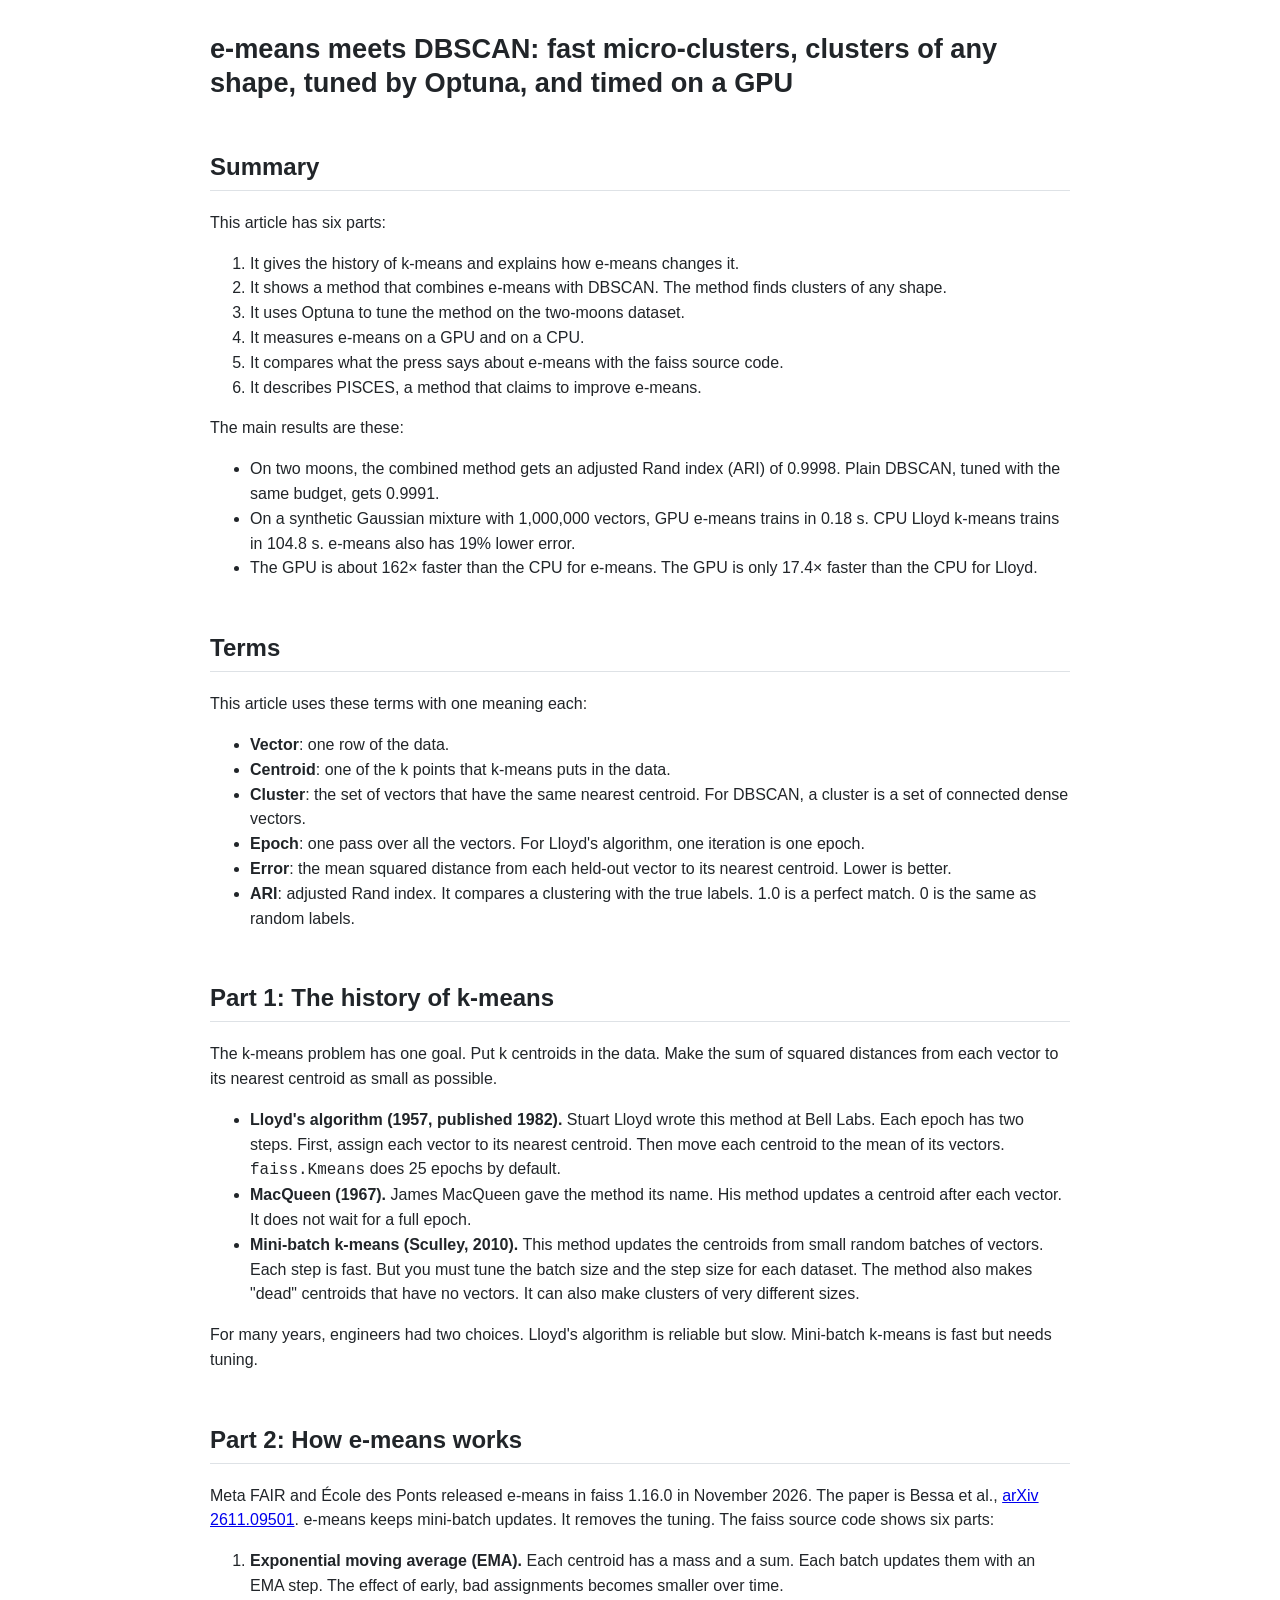
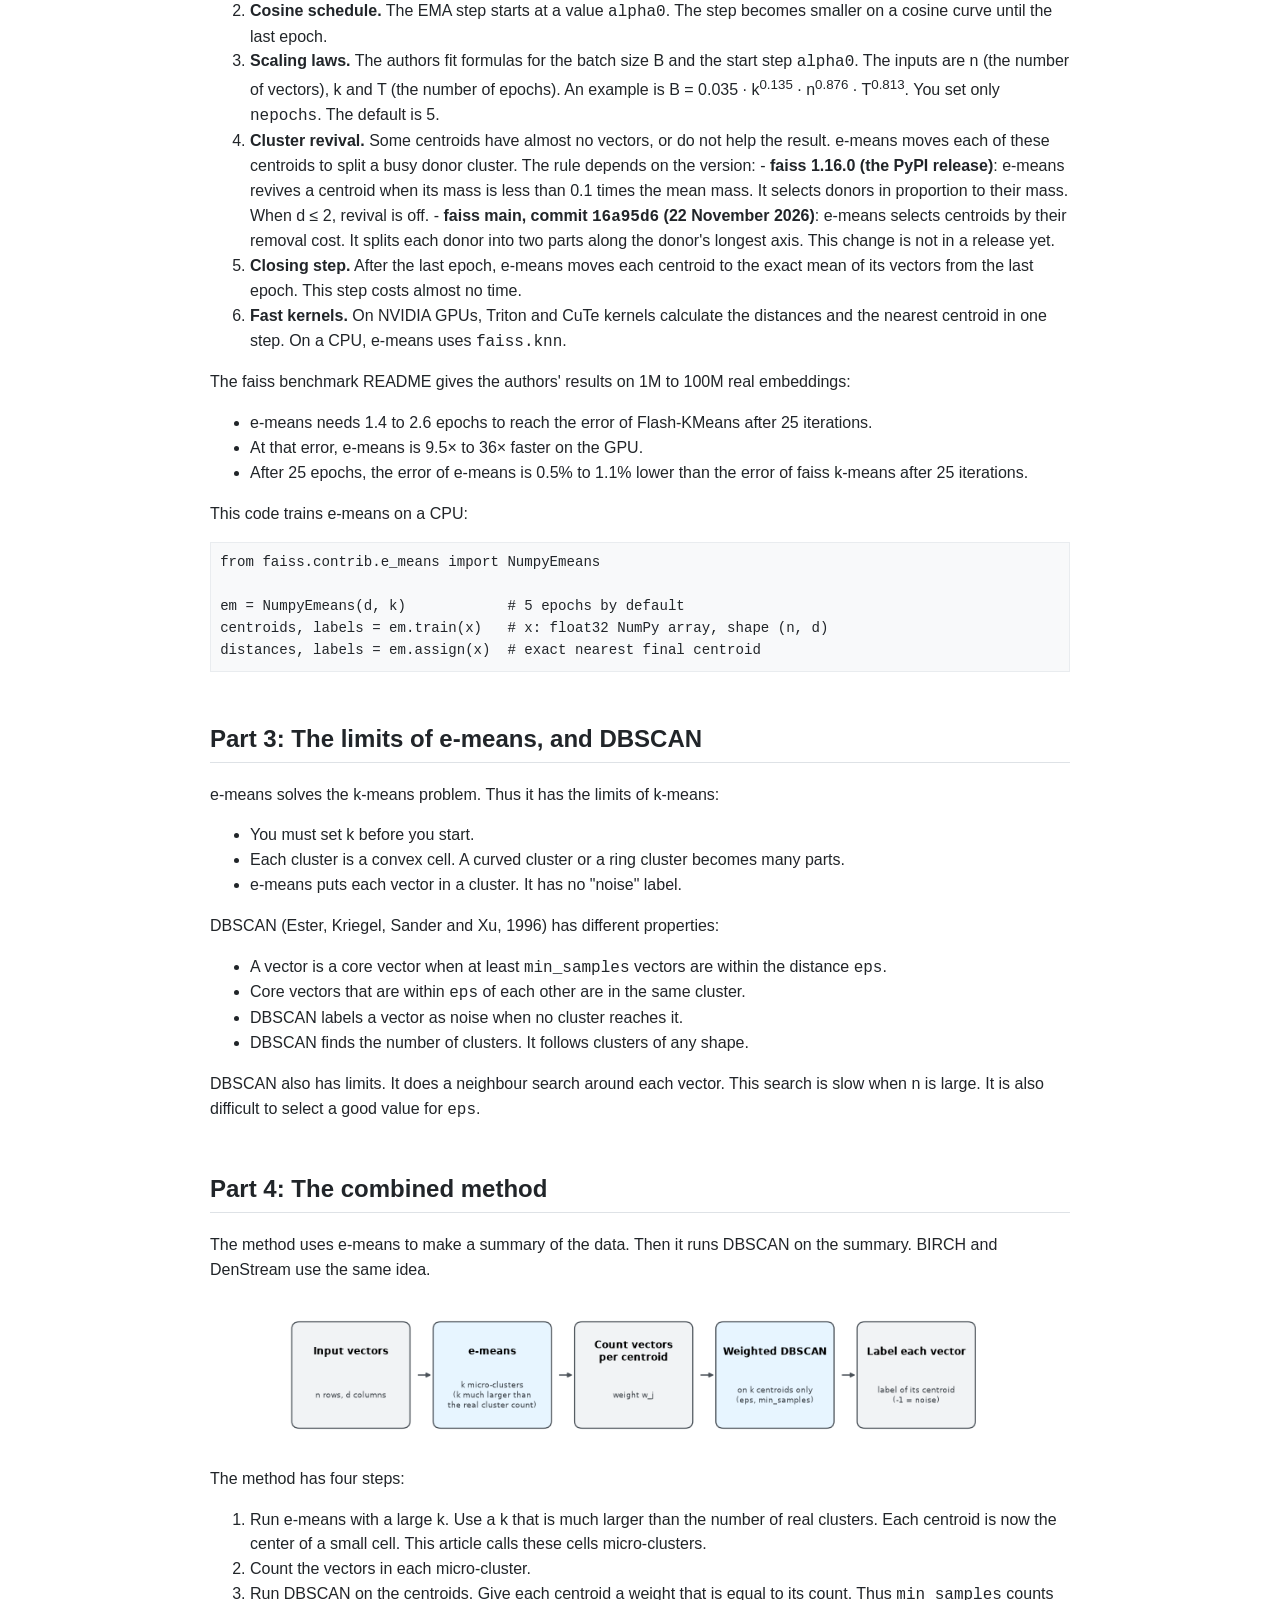
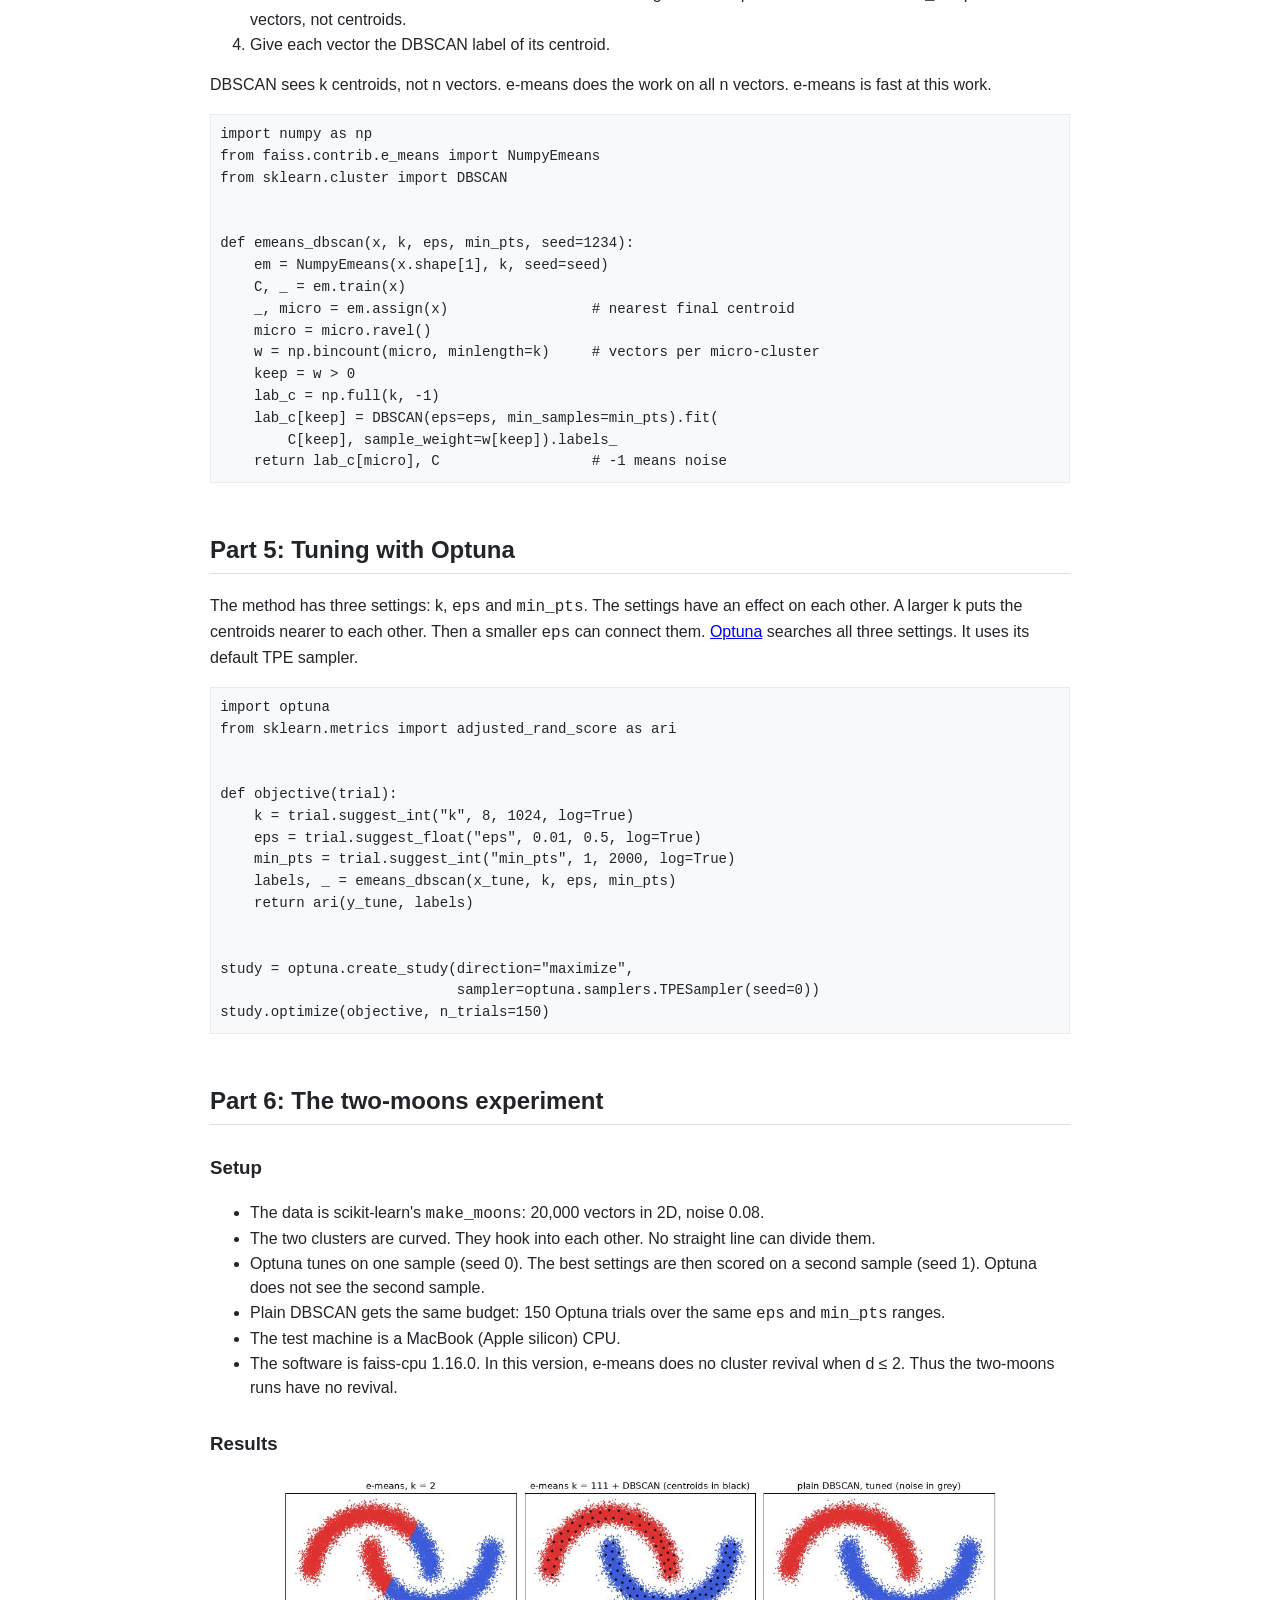
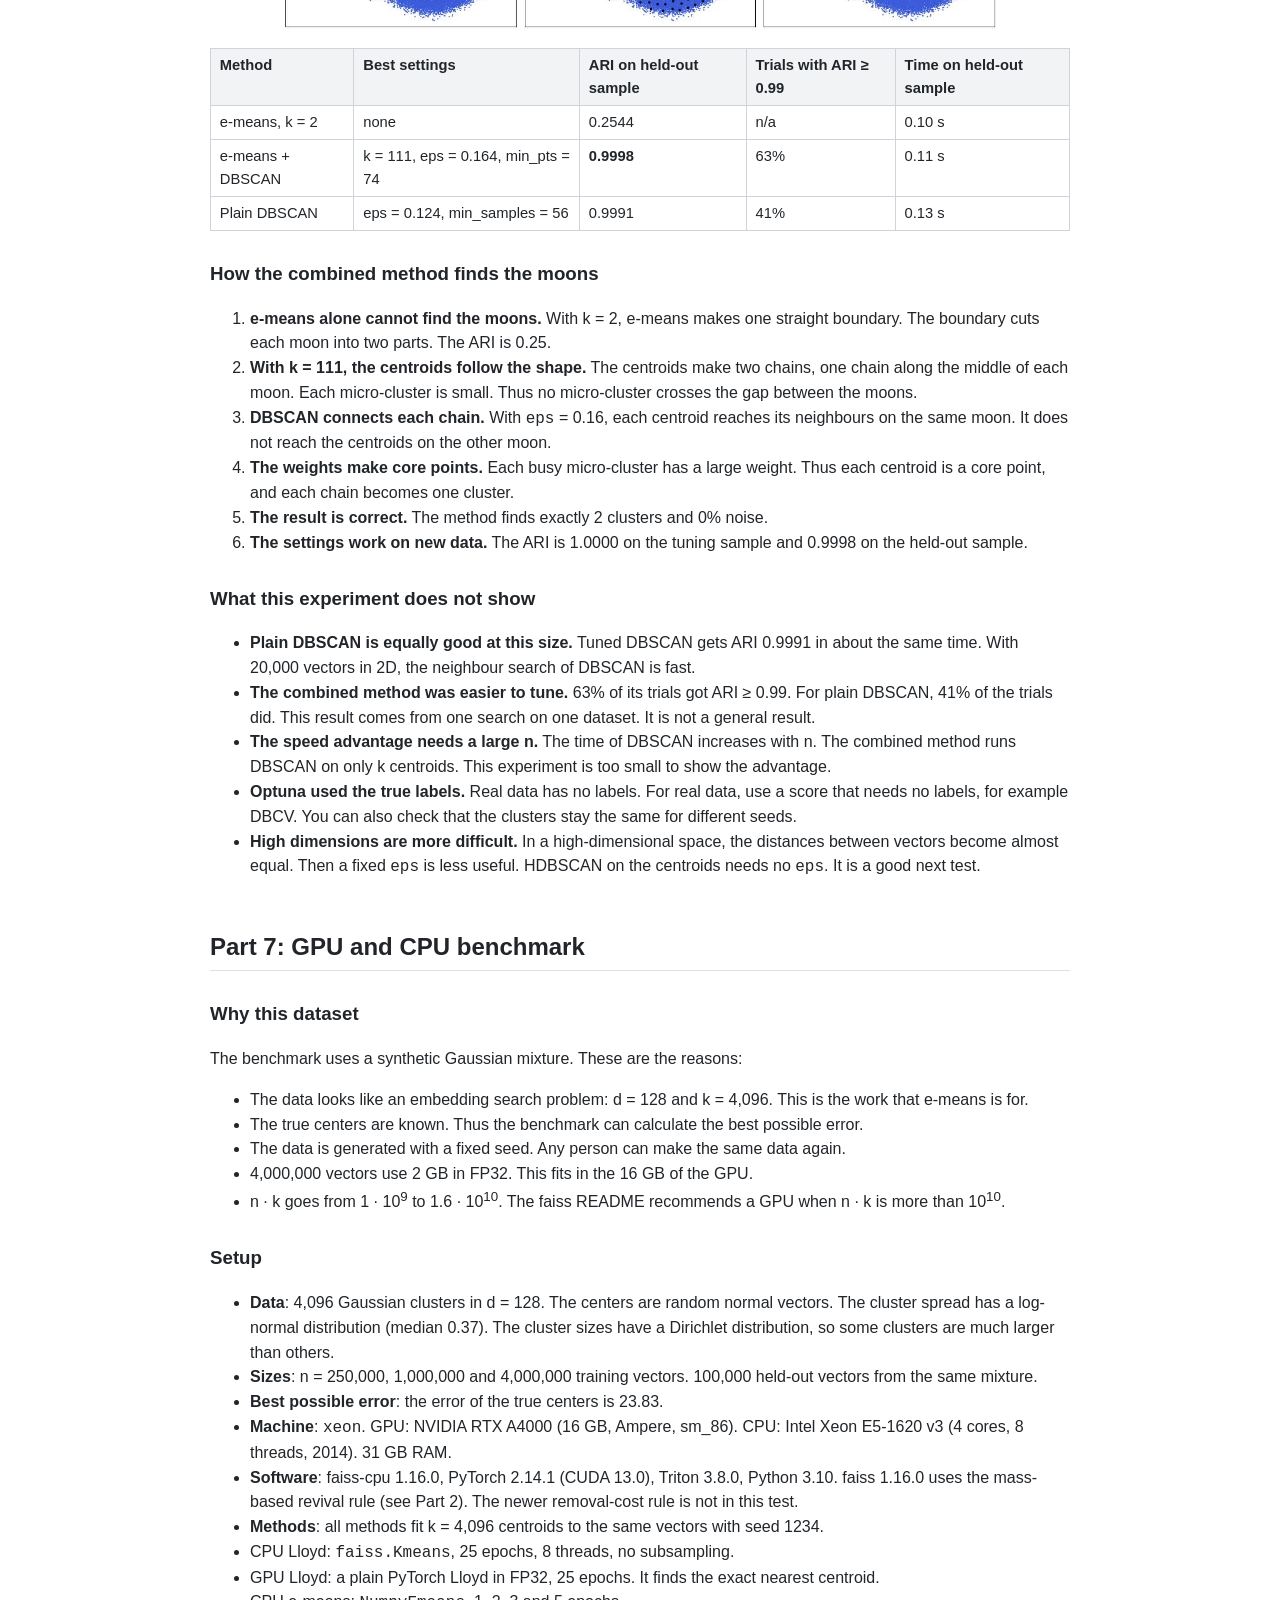
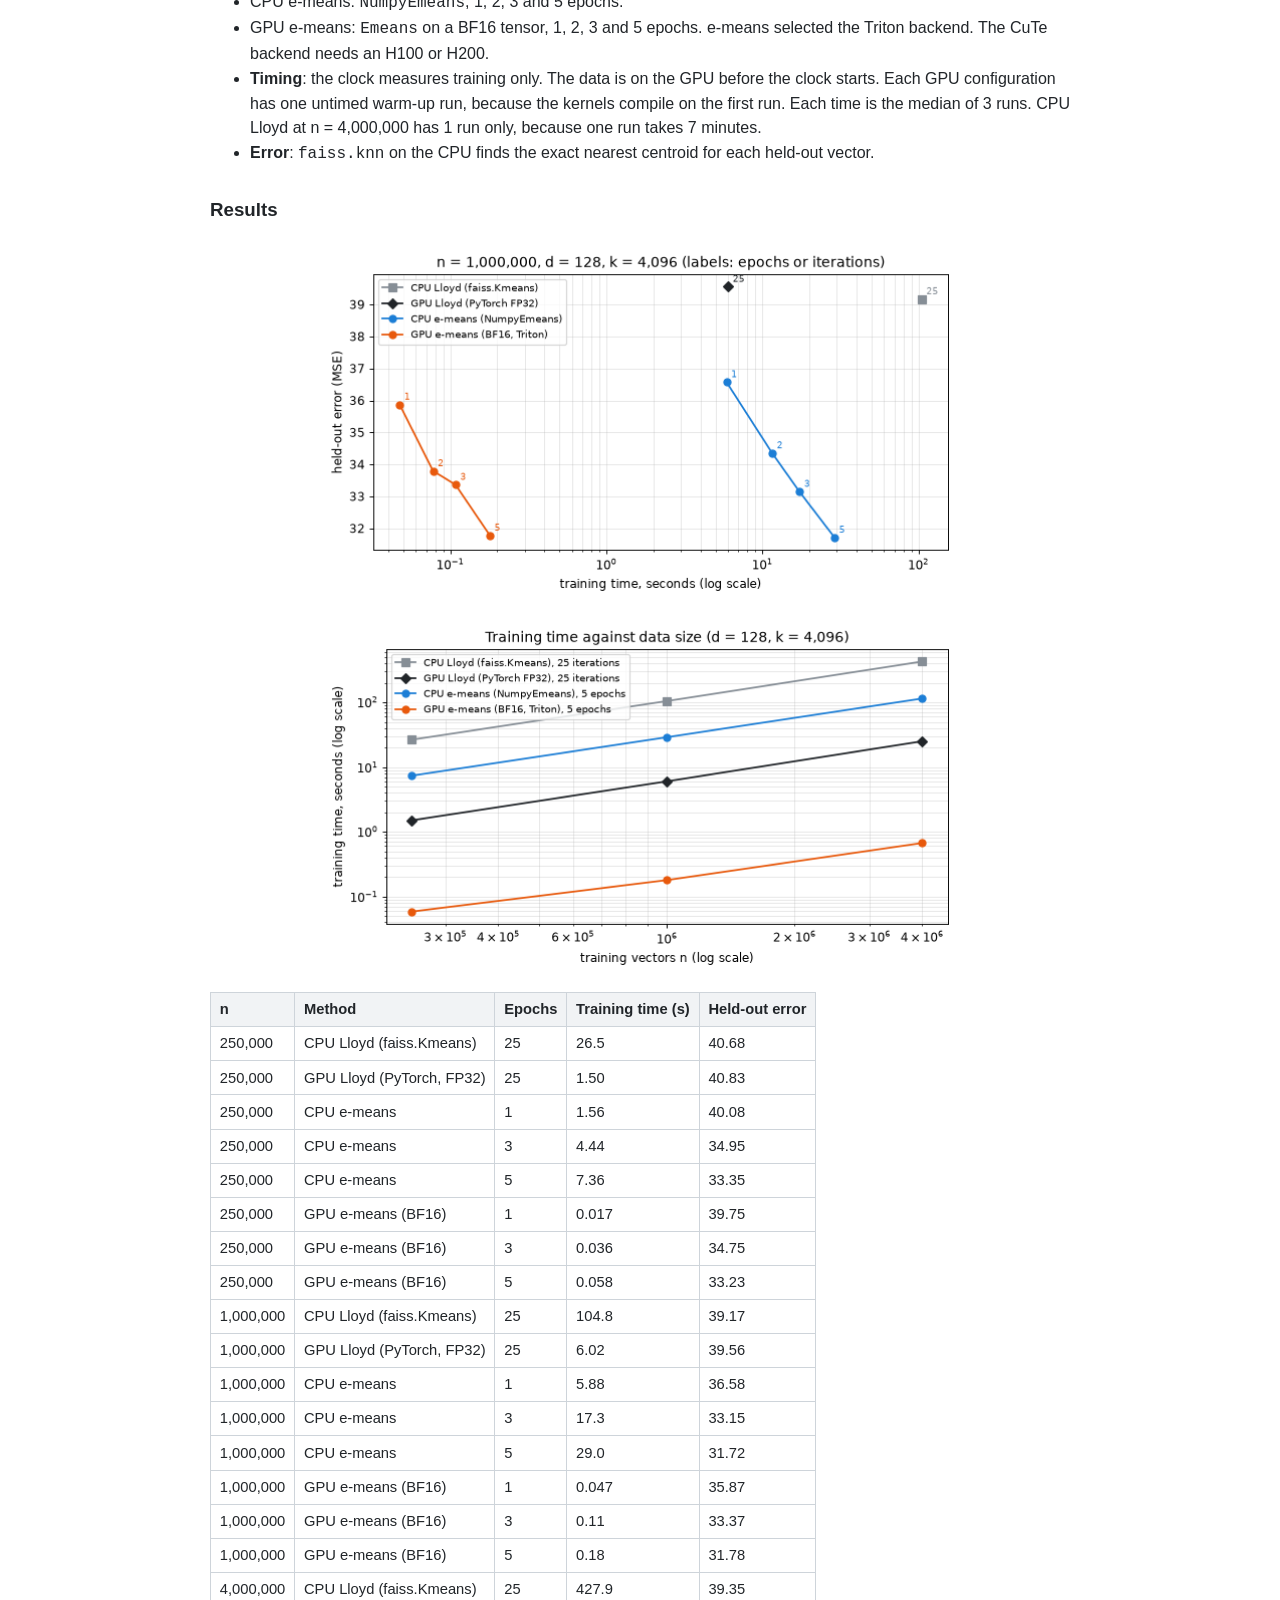
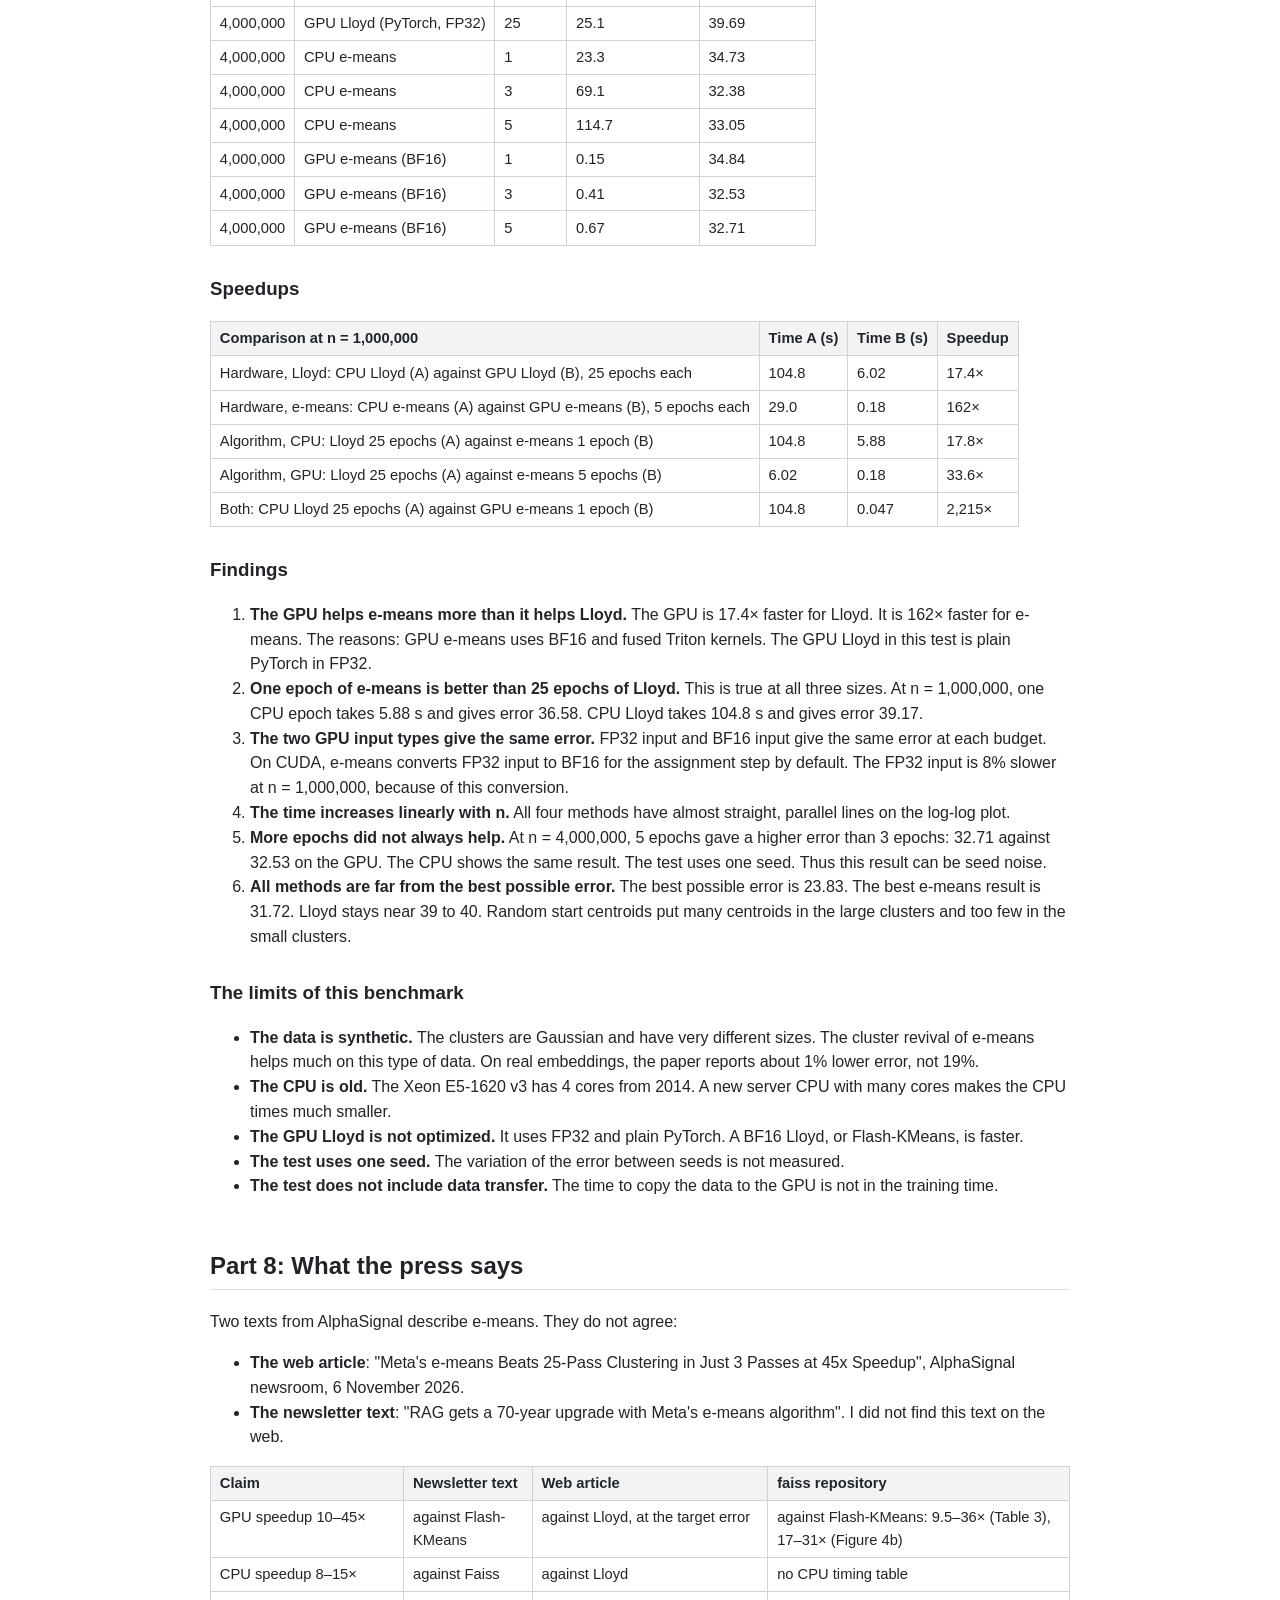
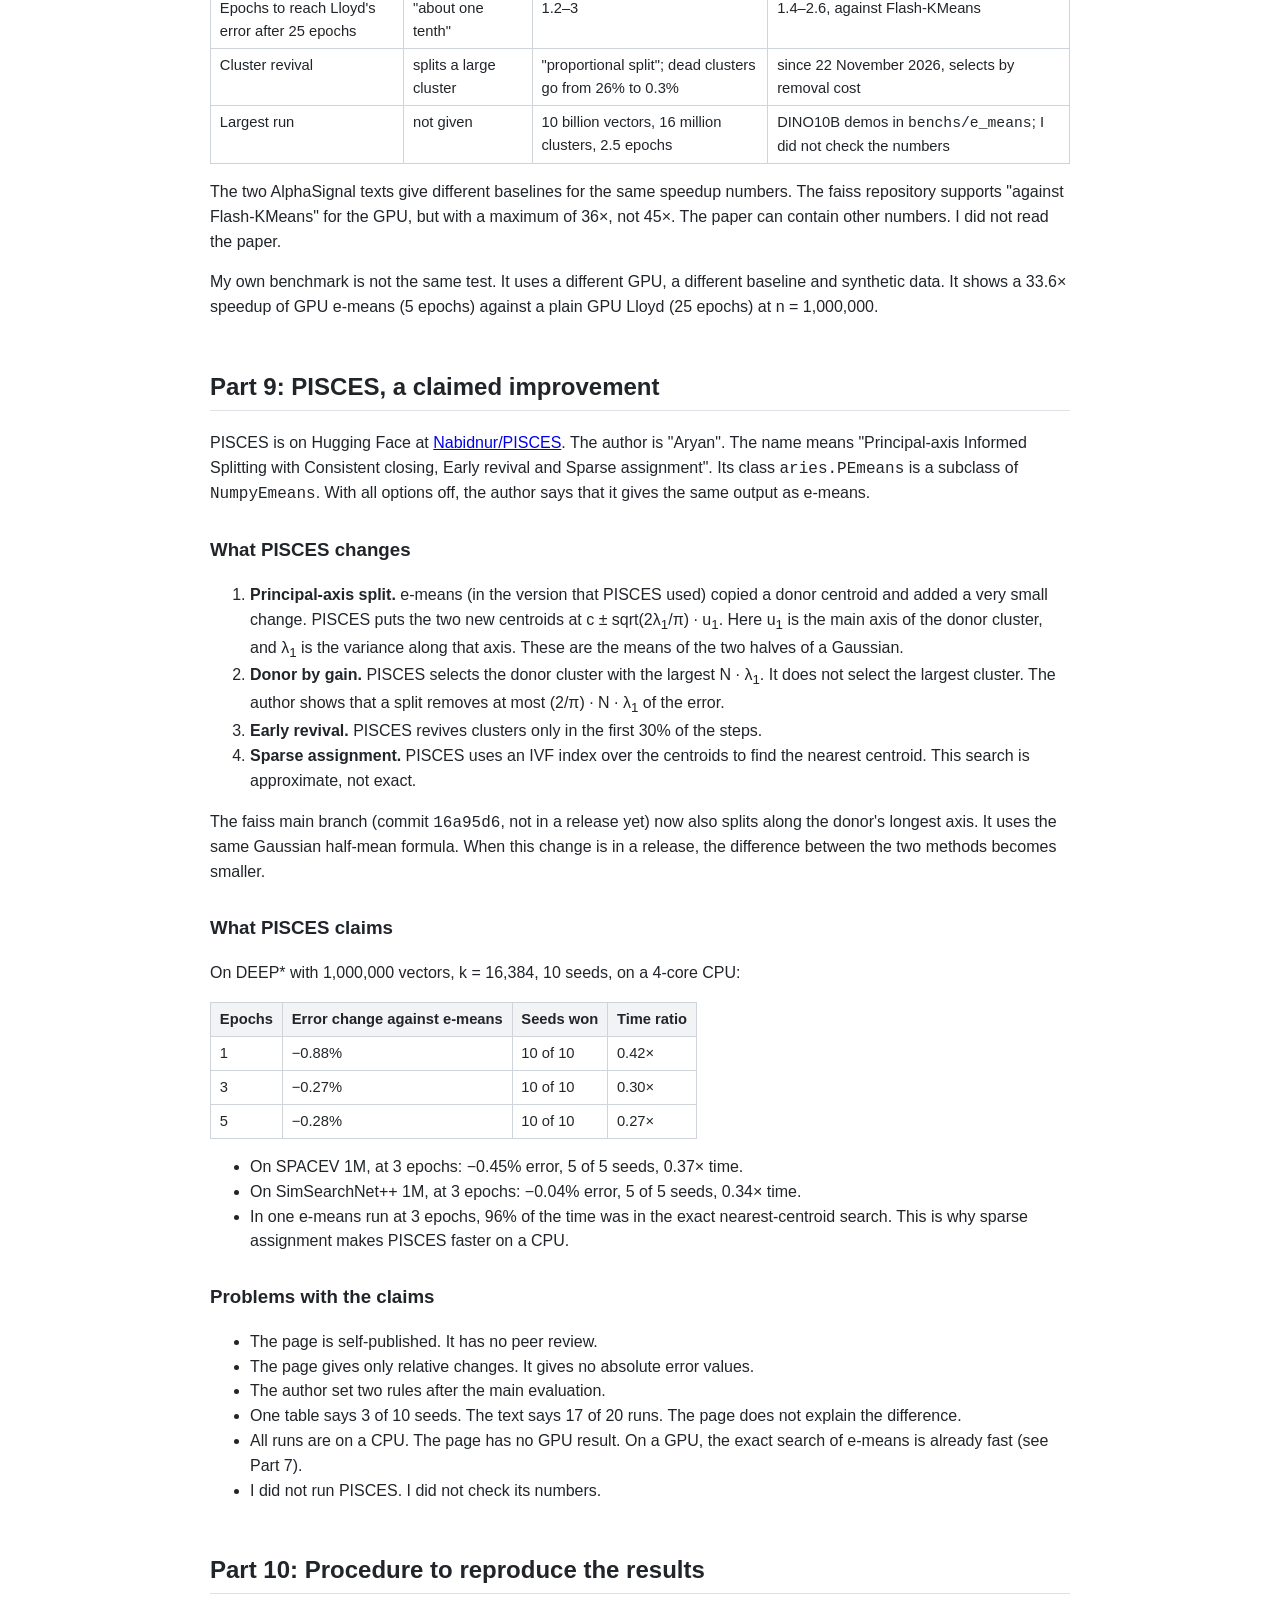
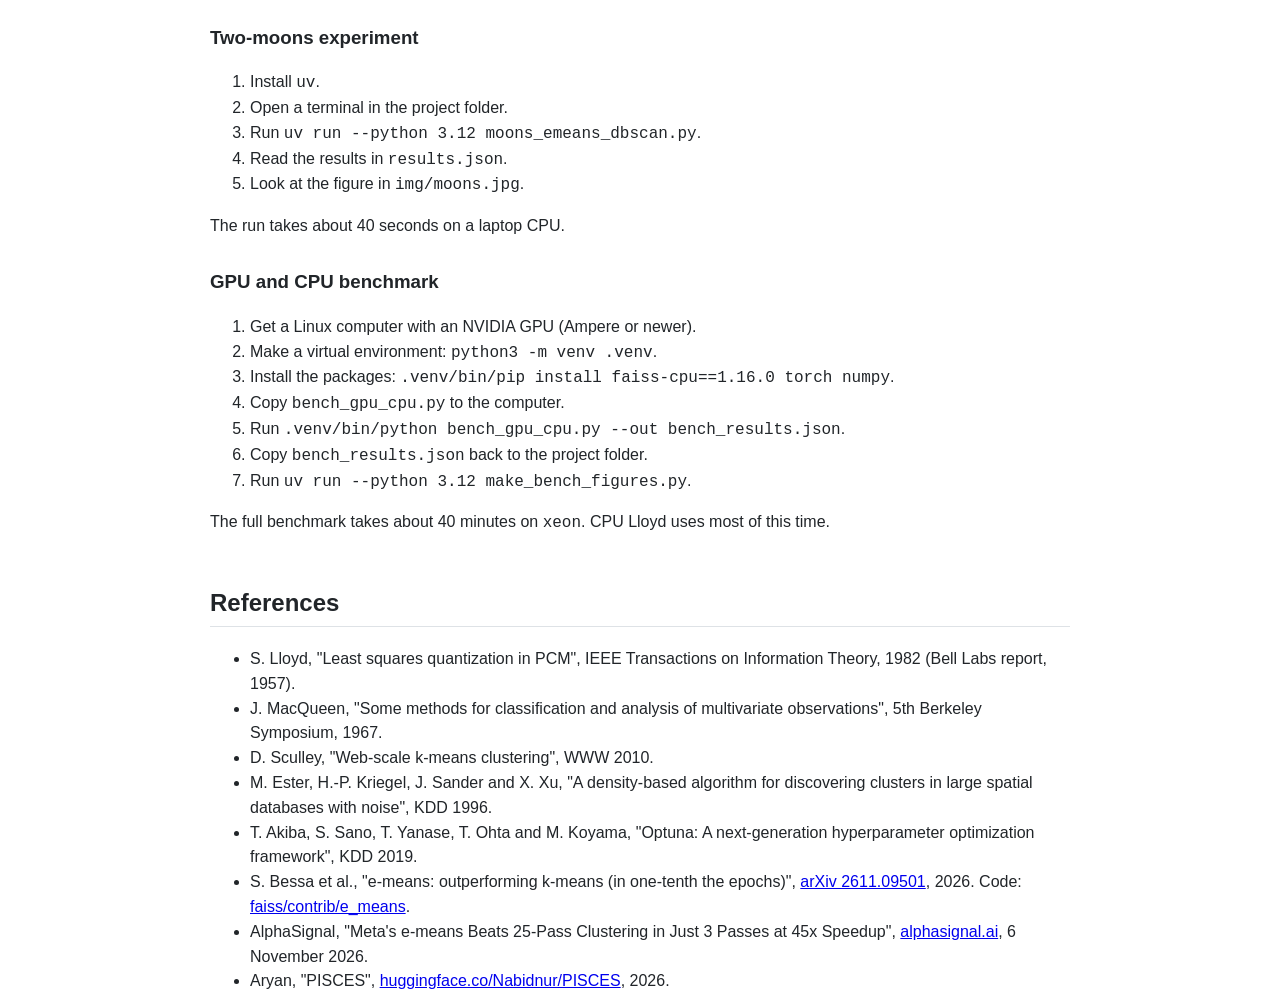
==== blog-post.html @ 4e5a658d "Initial commit: e-means + DBSCAN article, two-moons and GPU/CPU benchmarks - moons_emeans_dbscan.py:" ====
<!doctype html>
<html lang="en">
<head>
<meta charset="utf-8">
<meta name="viewport" content="width=device-width, initial-scale=1">
<title>e-means meets DBSCAN: fast micro-clusters, clusters of any shape, tuned by Optuna, and timed on a GPU</title>
<style>
body{font-family:-apple-system,Segoe UI,Roboto,Helvetica,Arial,sans-serif;max-width:860px;margin:2em auto;padding:0 1em;line-height:1.55;color:#212529}
h1{font-size:1.7em;line-height:1.25} h2{margin-top:2em;border-bottom:1px solid #dee2e6;padding-bottom:.2em} h3{margin-top:1.5em}
table{border-collapse:collapse;margin:1em 0;font-size:.92em} th,td{border:1px solid #ced4da;padding:.35em .6em;text-align:left;vertical-align:top} th{background:#f1f3f5}
pre{background:#f8f9fa;border:1px solid #e9ecef;padding:.8em;overflow-x:auto;font-size:.88em} code{font-family:SFMono-Regular,Menlo,Consolas,monospace}
img{display:block;margin:1em auto}
</style>
</head>
<body>
<article>
<h1>e-means meets DBSCAN: fast micro-clusters, clusters of any shape, tuned by Optuna, and timed on a GPU</h1>
<h2>Summary</h2>
<p>This article has six parts:</p>
<ol>
<li>It gives the history of k-means and explains how e-means changes it.</li>
<li>It shows a method that combines e-means with DBSCAN. The method finds clusters of any shape.</li>
<li>It uses Optuna to tune the method on the two-moons dataset.</li>
<li>It measures e-means on a GPU and on a CPU.</li>
<li>It compares what the press says about e-means with the faiss source code.</li>
<li>It describes PISCES, a method that claims to improve e-means.</li>
</ol>
<p>The main results are these:</p>
<ul>
<li>On two moons, the combined method gets an adjusted Rand index (ARI) of 0.9998. Plain DBSCAN, tuned with the same budget, gets 0.9991.</li>
<li>On a synthetic Gaussian mixture with 1,000,000 vectors, GPU e-means trains in 0.18 s. CPU Lloyd k-means trains in 104.8 s. e-means also has 19% lower error.</li>
<li>The GPU is about 162× faster than the CPU for e-means. The GPU is only 17.4× faster than the CPU for Lloyd.</li>
</ul>
<h2>Terms</h2>
<p>This article uses these terms with one meaning each:</p>
<ul>
<li><strong>Vector</strong>: one row of the data.</li>
<li><strong>Centroid</strong>: one of the k points that k-means puts in the data.</li>
<li><strong>Cluster</strong>: the set of vectors that have the same nearest centroid. For DBSCAN, a cluster is a set of connected dense vectors.</li>
<li><strong>Epoch</strong>: one pass over all the vectors. For Lloyd's algorithm, one iteration is one epoch.</li>
<li><strong>Error</strong>: the mean squared distance from each held-out vector to its nearest centroid. Lower is better.</li>
<li><strong>ARI</strong>: adjusted Rand index. It compares a clustering with the true labels. 1.0 is a perfect match. 0 is the same as random labels.</li>
</ul>
<h2>Part 1: The history of k-means</h2>
<p>The k-means problem has one goal. Put k centroids in the data. Make the sum of squared distances from each vector to its nearest centroid as small as possible.</p>
<ul>
<li><strong>Lloyd's algorithm (1957, published 1982).</strong> Stuart Lloyd wrote this method at Bell Labs. Each epoch has two steps. First, assign each vector to its nearest centroid. Then move each centroid to the mean of its vectors. <code>faiss.Kmeans</code> does 25 epochs by default.</li>
<li><strong>MacQueen (1967).</strong> James MacQueen gave the method its name. His method updates a centroid after each vector. It does not wait for a full epoch.</li>
<li><strong>Mini-batch k-means (Sculley, 2010).</strong> This method updates the centroids from small random batches of vectors. Each step is fast. But you must tune the batch size and the step size for each dataset. The method also makes "dead" centroids that have no vectors. It can also make clusters of very different sizes.</li>
</ul>
<p>For many years, engineers had two choices. Lloyd's algorithm is reliable but slow. Mini-batch k-means is fast but needs tuning.</p>
<h2>Part 2: How e-means works</h2>
<p>Meta FAIR and École des Ponts released e-means in faiss 1.16.0 in November 2026. The paper is Bessa et al., <a href="https://arxiv.org/abs/2611.09501">arXiv 2611.09501</a>. e-means keeps mini-batch updates. It removes the tuning. The faiss source code shows six parts:</p>
<ol>
<li><strong>Exponential moving average (EMA).</strong> Each centroid has a mass and a sum. Each batch updates them with an EMA step. The effect of early, bad assignments becomes smaller over time.</li>
<li><strong>Cosine schedule.</strong> The EMA step starts at a value <code>alpha0</code>. The step becomes smaller on a cosine curve until the last epoch.</li>
<li><strong>Scaling laws.</strong> The authors fit formulas for the batch size B and the start step <code>alpha0</code>. The inputs are n (the number of vectors), k and T (the number of epochs). An example is B = 0.035 · k<sup>0.135</sup> · n<sup>0.876</sup> · T<sup>0.813</sup>. You set only <code>nepochs</code>. The default is 5.</li>
<li><strong>Cluster revival.</strong> Some centroids have almost no vectors, or do not help the result. e-means moves each of these centroids to split a busy donor cluster. The rule depends on the version:
   - <strong>faiss 1.16.0 (the PyPI release)</strong>: e-means revives a centroid when its mass is less than 0.1 times the mean mass. It selects donors in proportion to their mass. When d ≤ 2, revival is off.
   - <strong>faiss main, commit <code>16a95d6</code> (22 November 2026)</strong>: e-means selects centroids by their removal cost. It splits each donor into two parts along the donor's longest axis. This change is not in a release yet.</li>
<li><strong>Closing step.</strong> After the last epoch, e-means moves each centroid to the exact mean of its vectors from the last epoch. This step costs almost no time.</li>
<li><strong>Fast kernels.</strong> On NVIDIA GPUs, Triton and CuTe kernels calculate the distances and the nearest centroid in one step. On a CPU, e-means uses <code>faiss.knn</code>.</li>
</ol>
<p>The faiss benchmark README gives the authors' results on 1M to 100M real embeddings:</p>
<ul>
<li>e-means needs 1.4 to 2.6 epochs to reach the error of Flash-KMeans after 25 iterations.</li>
<li>At that error, e-means is 9.5× to 36× faster on the GPU.</li>
<li>After 25 epochs, the error of e-means is 0.5% to 1.1% lower than the error of faiss k-means after 25 iterations.</li>
</ul>
<p>This code trains e-means on a CPU:</p>
<pre><code class="language-python">from faiss.contrib.e_means import NumpyEmeans

em = NumpyEmeans(d, k)            # 5 epochs by default
centroids, labels = em.train(x)   # x: float32 NumPy array, shape (n, d)
distances, labels = em.assign(x)  # exact nearest final centroid
</code></pre>
<h2>Part 3: The limits of e-means, and DBSCAN</h2>
<p>e-means solves the k-means problem. Thus it has the limits of k-means:</p>
<ul>
<li>You must set k before you start.</li>
<li>Each cluster is a convex cell. A curved cluster or a ring cluster becomes many parts.</li>
<li>e-means puts each vector in a cluster. It has no "noise" label.</li>
</ul>
<p>DBSCAN (Ester, Kriegel, Sander and Xu, 1996) has different properties:</p>
<ul>
<li>A vector is a core vector when at least <code>min_samples</code> vectors are within the distance <code>eps</code>.</li>
<li>Core vectors that are within <code>eps</code> of each other are in the same cluster.</li>
<li>DBSCAN labels a vector as noise when no cluster reaches it.</li>
<li>DBSCAN finds the number of clusters. It follows clusters of any shape.</li>
</ul>
<p>DBSCAN also has limits. It does a neighbour search around each vector. This search is slow when n is large. It is also difficult to select a good value for <code>eps</code>.</p>
<h2>Part 4: The combined method</h2>
<p>The method uses e-means to make a summary of the data. Then it runs DBSCAN on the summary. BIRCH and DenStream use the same idea.</p>
<p><img src="[data-uri]" width="720" style="max-width:100%;height:auto" alt="The pipeline: input vectors go to e-means, which makes k micro-clusters. The vectors in each micro-cluster are counted. Weighted DBSCAN runs on the k centroids. Each vector gets the label of its centroid."></p>
<p>The method has four steps:</p>
<ol>
<li>Run e-means with a large k. Use a k that is much larger than the number of real clusters. Each centroid is now the center of a small cell. This article calls these cells micro-clusters.</li>
<li>Count the vectors in each micro-cluster.</li>
<li>Run DBSCAN on the centroids. Give each centroid a weight that is equal to its count. Thus <code>min_samples</code> counts vectors, not centroids.</li>
<li>Give each vector the DBSCAN label of its centroid.</li>
</ol>
<p>DBSCAN sees k centroids, not n vectors. e-means does the work on all n vectors. e-means is fast at this work.</p>
<pre><code class="language-python">import numpy as np
from faiss.contrib.e_means import NumpyEmeans
from sklearn.cluster import DBSCAN


def emeans_dbscan(x, k, eps, min_pts, seed=1234):
    em = NumpyEmeans(x.shape[1], k, seed=seed)
    C, _ = em.train(x)
    _, micro = em.assign(x)                 # nearest final centroid
    micro = micro.ravel()
    w = np.bincount(micro, minlength=k)     # vectors per micro-cluster
    keep = w &gt; 0
    lab_c = np.full(k, -1)
    lab_c[keep] = DBSCAN(eps=eps, min_samples=min_pts).fit(
        C[keep], sample_weight=w[keep]).labels_
    return lab_c[micro], C                  # -1 means noise
</code></pre>
<h2>Part 5: Tuning with Optuna</h2>
<p>The method has three settings: k, <code>eps</code> and <code>min_pts</code>. The settings have an effect on each other. A larger k puts the centroids nearer to each other. Then a smaller <code>eps</code> can connect them. <a href="https://optuna.org">Optuna</a> searches all three settings. It uses its default TPE sampler.</p>
<pre><code class="language-python">import optuna
from sklearn.metrics import adjusted_rand_score as ari


def objective(trial):
    k = trial.suggest_int(&quot;k&quot;, 8, 1024, log=True)
    eps = trial.suggest_float(&quot;eps&quot;, 0.01, 0.5, log=True)
    min_pts = trial.suggest_int(&quot;min_pts&quot;, 1, 2000, log=True)
    labels, _ = emeans_dbscan(x_tune, k, eps, min_pts)
    return ari(y_tune, labels)


study = optuna.create_study(direction=&quot;maximize&quot;,
                            sampler=optuna.samplers.TPESampler(seed=0))
study.optimize(objective, n_trials=150)
</code></pre>
<h2>Part 6: The two-moons experiment</h2>
<h3>Setup</h3>
<ul>
<li>The data is scikit-learn's <code>make_moons</code>: 20,000 vectors in 2D, noise 0.08.</li>
<li>The two clusters are curved. They hook into each other. No straight line can divide them.</li>
<li>Optuna tunes on one sample (seed 0). The best settings are then scored on a second sample (seed 1). Optuna does not see the second sample.</li>
<li>Plain DBSCAN gets the same budget: 150 Optuna trials over the same <code>eps</code> and <code>min_pts</code> ranges.</li>
<li>The test machine is a MacBook (Apple silicon) CPU.</li>
<li>The software is faiss-cpu 1.16.0. In this version, e-means does no cluster revival when d ≤ 2. Thus the two-moons runs have no revival.</li>
</ul>
<h3>Results</h3>
<p><img src="[data-uri]" width="720" style="max-width:100%;height:auto" alt="Three scatter plots of the two-moons data. Left: e-means with k = 2 cuts both moons with a straight boundary. Middle: e-means with k = 111 plus DBSCAN gives each moon one colour, with a chain of black centroids along each moon. Right: tuned plain DBSCAN also gives each moon one colour."></p>
<table>
<thead>
<tr>
<th>Method</th>
<th>Best settings</th>
<th>ARI on held-out sample</th>
<th>Trials with ARI ≥ 0.99</th>
<th>Time on held-out sample</th>
</tr>
</thead>
<tbody>
<tr>
<td>e-means, k = 2</td>
<td>none</td>
<td>0.2544</td>
<td>n/a</td>
<td>0.10 s</td>
</tr>
<tr>
<td>e-means + DBSCAN</td>
<td>k = 111, eps = 0.164, min_pts = 74</td>
<td><strong>0.9998</strong></td>
<td>63%</td>
<td>0.11 s</td>
</tr>
<tr>
<td>Plain DBSCAN</td>
<td>eps = 0.124, min_samples = 56</td>
<td>0.9991</td>
<td>41%</td>
<td>0.13 s</td>
</tr>
</tbody>
</table>
<h3>How the combined method finds the moons</h3>
<ol>
<li><strong>e-means alone cannot find the moons.</strong> With k = 2, e-means makes one straight boundary. The boundary cuts each moon into two parts. The ARI is 0.25.</li>
<li><strong>With k = 111, the centroids follow the shape.</strong> The centroids make two chains, one chain along the middle of each moon. Each micro-cluster is small. Thus no micro-cluster crosses the gap between the moons.</li>
<li><strong>DBSCAN connects each chain.</strong> With <code>eps</code> = 0.16, each centroid reaches its neighbours on the same moon. It does not reach the centroids on the other moon.</li>
<li><strong>The weights make core points.</strong> Each busy micro-cluster has a large weight. Thus each centroid is a core point, and each chain becomes one cluster.</li>
<li><strong>The result is correct.</strong> The method finds exactly 2 clusters and 0% noise.</li>
<li><strong>The settings work on new data.</strong> The ARI is 1.0000 on the tuning sample and 0.9998 on the held-out sample.</li>
</ol>
<h3>What this experiment does not show</h3>
<ul>
<li><strong>Plain DBSCAN is equally good at this size.</strong> Tuned DBSCAN gets ARI 0.9991 in about the same time. With 20,000 vectors in 2D, the neighbour search of DBSCAN is fast.</li>
<li><strong>The combined method was easier to tune.</strong> 63% of its trials got ARI ≥ 0.99. For plain DBSCAN, 41% of the trials did. This result comes from one search on one dataset. It is not a general result.</li>
<li><strong>The speed advantage needs a large n.</strong> The time of DBSCAN increases with n. The combined method runs DBSCAN on only k centroids. This experiment is too small to show the advantage.</li>
<li><strong>Optuna used the true labels.</strong> Real data has no labels. For real data, use a score that needs no labels, for example DBCV. You can also check that the clusters stay the same for different seeds.</li>
<li><strong>High dimensions are more difficult.</strong> In a high-dimensional space, the distances between vectors become almost equal. Then a fixed <code>eps</code> is less useful. HDBSCAN on the centroids needs no <code>eps</code>. It is a good next test.</li>
</ul>
<h2>Part 7: GPU and CPU benchmark</h2>
<h3>Why this dataset</h3>
<p>The benchmark uses a synthetic Gaussian mixture. These are the reasons:</p>
<ul>
<li>The data looks like an embedding search problem: d = 128 and k = 4,096. This is the work that e-means is for.</li>
<li>The true centers are known. Thus the benchmark can calculate the best possible error.</li>
<li>The data is generated with a fixed seed. Any person can make the same data again.</li>
<li>4,000,000 vectors use 2 GB in FP32. This fits in the 16 GB of the GPU.</li>
<li>n · k goes from 1 · 10<sup>9</sup> to 1.6 · 10<sup>10</sup>. The faiss README recommends a GPU when n · k is more than 10<sup>10</sup>.</li>
</ul>
<h3>Setup</h3>
<ul>
<li><strong>Data</strong>: 4,096 Gaussian clusters in d = 128. The centers are random normal vectors. The cluster spread has a log-normal distribution (median 0.37). The cluster sizes have a Dirichlet distribution, so some clusters are much larger than others.</li>
<li><strong>Sizes</strong>: n = 250,000, 1,000,000 and 4,000,000 training vectors. 100,000 held-out vectors from the same mixture.</li>
<li><strong>Best possible error</strong>: the error of the true centers is 23.83.</li>
<li><strong>Machine</strong>: <code>xeon</code>. GPU: NVIDIA RTX A4000 (16 GB, Ampere, sm_86). CPU: Intel Xeon E5-1620 v3 (4 cores, 8 threads, 2014). 31 GB RAM.</li>
<li><strong>Software</strong>: faiss-cpu 1.16.0, PyTorch 2.14.1 (CUDA 13.0), Triton 3.8.0, Python 3.10. faiss 1.16.0 uses the mass-based revival rule (see Part 2). The newer removal-cost rule is not in this test.</li>
<li><strong>Methods</strong>: all methods fit k = 4,096 centroids to the same vectors with seed 1234.</li>
<li>CPU Lloyd: <code>faiss.Kmeans</code>, 25 epochs, 8 threads, no subsampling.</li>
<li>GPU Lloyd: a plain PyTorch Lloyd in FP32, 25 epochs. It finds the exact nearest centroid.</li>
<li>CPU e-means: <code>NumpyEmeans</code>, 1, 2, 3 and 5 epochs.</li>
<li>GPU e-means: <code>Emeans</code> on a BF16 tensor, 1, 2, 3 and 5 epochs. e-means selected the Triton backend. The CuTe backend needs an H100 or H200.</li>
<li><strong>Timing</strong>: the clock measures training only. The data is on the GPU before the clock starts. Each GPU configuration has one untimed warm-up run, because the kernels compile on the first run. Each time is the median of 3 runs. CPU Lloyd at n = 4,000,000 has 1 run only, because one run takes 7 minutes.</li>
<li><strong>Error</strong>: <code>faiss.knn</code> on the CPU finds the exact nearest centroid for each held-out vector.</li>
</ul>
<h3>Results</h3>
<p><img src="[data-uri]" width="640" style="max-width:100%;height:auto" alt="Held-out error against training time at n = 1,000,000. GPU e-means points are at 0.05 to 0.18 seconds with error 35.9 to 31.8. CPU e-means points are at 6 to 29 seconds with the same errors. GPU Lloyd is at 6 seconds with error 39.6. CPU Lloyd is at 105 seconds with error 39.2."></p>
<p><img src="[data-uri]" width="640" style="max-width:100%;height:auto" alt="Training time against data size on log-log axes. All four lines are almost straight and parallel. From top to bottom: CPU Lloyd, CPU e-means, GPU Lloyd, GPU e-means."></p>
<table>
<thead>
<tr>
<th>n</th>
<th>Method</th>
<th>Epochs</th>
<th>Training time (s)</th>
<th>Held-out error</th>
</tr>
</thead>
<tbody>
<tr>
<td>250,000</td>
<td>CPU Lloyd (faiss.Kmeans)</td>
<td>25</td>
<td>26.5</td>
<td>40.68</td>
</tr>
<tr>
<td>250,000</td>
<td>GPU Lloyd (PyTorch, FP32)</td>
<td>25</td>
<td>1.50</td>
<td>40.83</td>
</tr>
<tr>
<td>250,000</td>
<td>CPU e-means</td>
<td>1</td>
<td>1.56</td>
<td>40.08</td>
</tr>
<tr>
<td>250,000</td>
<td>CPU e-means</td>
<td>3</td>
<td>4.44</td>
<td>34.95</td>
</tr>
<tr>
<td>250,000</td>
<td>CPU e-means</td>
<td>5</td>
<td>7.36</td>
<td>33.35</td>
</tr>
<tr>
<td>250,000</td>
<td>GPU e-means (BF16)</td>
<td>1</td>
<td>0.017</td>
<td>39.75</td>
</tr>
<tr>
<td>250,000</td>
<td>GPU e-means (BF16)</td>
<td>3</td>
<td>0.036</td>
<td>34.75</td>
</tr>
<tr>
<td>250,000</td>
<td>GPU e-means (BF16)</td>
<td>5</td>
<td>0.058</td>
<td>33.23</td>
</tr>
<tr>
<td>1,000,000</td>
<td>CPU Lloyd (faiss.Kmeans)</td>
<td>25</td>
<td>104.8</td>
<td>39.17</td>
</tr>
<tr>
<td>1,000,000</td>
<td>GPU Lloyd (PyTorch, FP32)</td>
<td>25</td>
<td>6.02</td>
<td>39.56</td>
</tr>
<tr>
<td>1,000,000</td>
<td>CPU e-means</td>
<td>1</td>
<td>5.88</td>
<td>36.58</td>
</tr>
<tr>
<td>1,000,000</td>
<td>CPU e-means</td>
<td>3</td>
<td>17.3</td>
<td>33.15</td>
</tr>
<tr>
<td>1,000,000</td>
<td>CPU e-means</td>
<td>5</td>
<td>29.0</td>
<td>31.72</td>
</tr>
<tr>
<td>1,000,000</td>
<td>GPU e-means (BF16)</td>
<td>1</td>
<td>0.047</td>
<td>35.87</td>
</tr>
<tr>
<td>1,000,000</td>
<td>GPU e-means (BF16)</td>
<td>3</td>
<td>0.11</td>
<td>33.37</td>
</tr>
<tr>
<td>1,000,000</td>
<td>GPU e-means (BF16)</td>
<td>5</td>
<td>0.18</td>
<td>31.78</td>
</tr>
<tr>
<td>4,000,000</td>
<td>CPU Lloyd (faiss.Kmeans)</td>
<td>25</td>
<td>427.9</td>
<td>39.35</td>
</tr>
<tr>
<td>4,000,000</td>
<td>GPU Lloyd (PyTorch, FP32)</td>
<td>25</td>
<td>25.1</td>
<td>39.69</td>
</tr>
<tr>
<td>4,000,000</td>
<td>CPU e-means</td>
<td>1</td>
<td>23.3</td>
<td>34.73</td>
</tr>
<tr>
<td>4,000,000</td>
<td>CPU e-means</td>
<td>3</td>
<td>69.1</td>
<td>32.38</td>
</tr>
<tr>
<td>4,000,000</td>
<td>CPU e-means</td>
<td>5</td>
<td>114.7</td>
<td>33.05</td>
</tr>
<tr>
<td>4,000,000</td>
<td>GPU e-means (BF16)</td>
<td>1</td>
<td>0.15</td>
<td>34.84</td>
</tr>
<tr>
<td>4,000,000</td>
<td>GPU e-means (BF16)</td>
<td>3</td>
<td>0.41</td>
<td>32.53</td>
</tr>
<tr>
<td>4,000,000</td>
<td>GPU e-means (BF16)</td>
<td>5</td>
<td>0.67</td>
<td>32.71</td>
</tr>
</tbody>
</table>
<h3>Speedups</h3>
<table>
<thead>
<tr>
<th>Comparison at n = 1,000,000</th>
<th>Time A (s)</th>
<th>Time B (s)</th>
<th>Speedup</th>
</tr>
</thead>
<tbody>
<tr>
<td>Hardware, Lloyd: CPU Lloyd (A) against GPU Lloyd (B), 25 epochs each</td>
<td>104.8</td>
<td>6.02</td>
<td>17.4×</td>
</tr>
<tr>
<td>Hardware, e-means: CPU e-means (A) against GPU e-means (B), 5 epochs each</td>
<td>29.0</td>
<td>0.18</td>
<td>162×</td>
</tr>
<tr>
<td>Algorithm, CPU: Lloyd 25 epochs (A) against e-means 1 epoch (B)</td>
<td>104.8</td>
<td>5.88</td>
<td>17.8×</td>
</tr>
<tr>
<td>Algorithm, GPU: Lloyd 25 epochs (A) against e-means 5 epochs (B)</td>
<td>6.02</td>
<td>0.18</td>
<td>33.6×</td>
</tr>
<tr>
<td>Both: CPU Lloyd 25 epochs (A) against GPU e-means 1 epoch (B)</td>
<td>104.8</td>
<td>0.047</td>
<td>2,215×</td>
</tr>
</tbody>
</table>
<h3>Findings</h3>
<ol>
<li><strong>The GPU helps e-means more than it helps Lloyd.</strong> The GPU is 17.4× faster for Lloyd. It is 162× faster for e-means. The reasons: GPU e-means uses BF16 and fused Triton kernels. The GPU Lloyd in this test is plain PyTorch in FP32.</li>
<li><strong>One epoch of e-means is better than 25 epochs of Lloyd.</strong> This is true at all three sizes. At n = 1,000,000, one CPU epoch takes 5.88 s and gives error 36.58. CPU Lloyd takes 104.8 s and gives error 39.17.</li>
<li><strong>The two GPU input types give the same error.</strong> FP32 input and BF16 input give the same error at each budget. On CUDA, e-means converts FP32 input to BF16 for the assignment step by default. The FP32 input is 8% slower at n = 1,000,000, because of this conversion.</li>
<li><strong>The time increases linearly with n.</strong> All four methods have almost straight, parallel lines on the log-log plot.</li>
<li><strong>More epochs did not always help.</strong> At n = 4,000,000, 5 epochs gave a higher error than 3 epochs: 32.71 against 32.53 on the GPU. The CPU shows the same result. The test uses one seed. Thus this result can be seed noise.</li>
<li><strong>All methods are far from the best possible error.</strong> The best possible error is 23.83. The best e-means result is 31.72. Lloyd stays near 39 to 40. Random start centroids put many centroids in the large clusters and too few in the small clusters.</li>
</ol>
<h3>The limits of this benchmark</h3>
<ul>
<li><strong>The data is synthetic.</strong> The clusters are Gaussian and have very different sizes. The cluster revival of e-means helps much on this type of data. On real embeddings, the paper reports about 1% lower error, not 19%.</li>
<li><strong>The CPU is old.</strong> The Xeon E5-1620 v3 has 4 cores from 2014. A new server CPU with many cores makes the CPU times much smaller.</li>
<li><strong>The GPU Lloyd is not optimized.</strong> It uses FP32 and plain PyTorch. A BF16 Lloyd, or Flash-KMeans, is faster.</li>
<li><strong>The test uses one seed.</strong> The variation of the error between seeds is not measured.</li>
<li><strong>The test does not include data transfer.</strong> The time to copy the data to the GPU is not in the training time.</li>
</ul>
<h2>Part 8: What the press says</h2>
<p>Two texts from AlphaSignal describe e-means. They do not agree:</p>
<ul>
<li><strong>The web article</strong>: "Meta's e-means Beats 25-Pass Clustering in Just 3 Passes at 45x Speedup", AlphaSignal newsroom, 6 November 2026.</li>
<li><strong>The newsletter text</strong>: "RAG gets a 70-year upgrade with Meta's e-means algorithm". I did not find this text on the web.</li>
</ul>
<table>
<thead>
<tr>
<th>Claim</th>
<th>Newsletter text</th>
<th>Web article</th>
<th>faiss repository</th>
</tr>
</thead>
<tbody>
<tr>
<td>GPU speedup 10–45×</td>
<td>against Flash-KMeans</td>
<td>against Lloyd, at the target error</td>
<td>against Flash-KMeans: 9.5–36× (Table 3), 17–31× (Figure 4b)</td>
</tr>
<tr>
<td>CPU speedup 8–15×</td>
<td>against Faiss</td>
<td>against Lloyd</td>
<td>no CPU timing table</td>
</tr>
<tr>
<td>Epochs to reach Lloyd's error after 25 epochs</td>
<td>"about one tenth"</td>
<td>1.2–3</td>
<td>1.4–2.6, against Flash-KMeans</td>
</tr>
<tr>
<td>Cluster revival</td>
<td>splits a large cluster</td>
<td>"proportional split"; dead clusters go from 26% to 0.3%</td>
<td>since 22 November 2026, selects by removal cost</td>
</tr>
<tr>
<td>Largest run</td>
<td>not given</td>
<td>10 billion vectors, 16 million clusters, 2.5 epochs</td>
<td>DINO10B demos in <code>benchs/e_means</code>; I did not check the numbers</td>
</tr>
</tbody>
</table>
<p>The two AlphaSignal texts give different baselines for the same speedup numbers. The faiss repository supports "against Flash-KMeans" for the GPU, but with a maximum of 36×, not 45×. The paper can contain other numbers. I did not read the paper.</p>
<p>My own benchmark is not the same test. It uses a different GPU, a different baseline and synthetic data. It shows a 33.6× speedup of GPU e-means (5 epochs) against a plain GPU Lloyd (25 epochs) at n = 1,000,000.</p>
<h2>Part 9: PISCES, a claimed improvement</h2>
<p>PISCES is on Hugging Face at <a href="https://huggingface.co/Nabidnur/PISCES">Nabidnur/PISCES</a>. The author is "Aryan". The name means "Principal-axis Informed Splitting with Consistent closing, Early revival and Sparse assignment". Its class <code>aries.PEmeans</code> is a subclass of <code>NumpyEmeans</code>. With all options off, the author says that it gives the same output as e-means.</p>
<h3>What PISCES changes</h3>
<ol>
<li><strong>Principal-axis split.</strong> e-means (in the version that PISCES used) copied a donor centroid and added a very small change. PISCES puts the two new centroids at c ± sqrt(2λ<sub>1</sub>/π) · u<sub>1</sub>. Here u<sub>1</sub> is the main axis of the donor cluster, and λ<sub>1</sub> is the variance along that axis. These are the means of the two halves of a Gaussian.</li>
<li><strong>Donor by gain.</strong> PISCES selects the donor cluster with the largest N · λ<sub>1</sub>. It does not select the largest cluster. The author shows that a split removes at most (2/π) · N · λ<sub>1</sub> of the error.</li>
<li><strong>Early revival.</strong> PISCES revives clusters only in the first 30% of the steps.</li>
<li><strong>Sparse assignment.</strong> PISCES uses an IVF index over the centroids to find the nearest centroid. This search is approximate, not exact.</li>
</ol>
<p>The faiss main branch (commit <code>16a95d6</code>, not in a release yet) now also splits along the donor's longest axis. It uses the same Gaussian half-mean formula. When this change is in a release, the difference between the two methods becomes smaller.</p>
<h3>What PISCES claims</h3>
<p>On DEEP* with 1,000,000 vectors, k = 16,384, 10 seeds, on a 4-core CPU:</p>
<table>
<thead>
<tr>
<th>Epochs</th>
<th>Error change against e-means</th>
<th>Seeds won</th>
<th>Time ratio</th>
</tr>
</thead>
<tbody>
<tr>
<td>1</td>
<td>−0.88%</td>
<td>10 of 10</td>
<td>0.42×</td>
</tr>
<tr>
<td>3</td>
<td>−0.27%</td>
<td>10 of 10</td>
<td>0.30×</td>
</tr>
<tr>
<td>5</td>
<td>−0.28%</td>
<td>10 of 10</td>
<td>0.27×</td>
</tr>
</tbody>
</table>
<ul>
<li>On SPACEV 1M, at 3 epochs: −0.45% error, 5 of 5 seeds, 0.37× time.</li>
<li>On SimSearchNet++ 1M, at 3 epochs: −0.04% error, 5 of 5 seeds, 0.34× time.</li>
<li>In one e-means run at 3 epochs, 96% of the time was in the exact nearest-centroid search. This is why sparse assignment makes PISCES faster on a CPU.</li>
</ul>
<h3>Problems with the claims</h3>
<ul>
<li>The page is self-published. It has no peer review.</li>
<li>The page gives only relative changes. It gives no absolute error values.</li>
<li>The author set two rules after the main evaluation.</li>
<li>One table says 3 of 10 seeds. The text says 17 of 20 runs. The page does not explain the difference.</li>
<li>All runs are on a CPU. The page has no GPU result. On a GPU, the exact search of e-means is already fast (see Part 7).</li>
<li>I did not run PISCES. I did not check its numbers.</li>
</ul>
<h2>Part 10: Procedure to reproduce the results</h2>
<h3>Two-moons experiment</h3>
<ol>
<li>Install <code>uv</code>.</li>
<li>Open a terminal in the project folder.</li>
<li>Run <code>uv run --python 3.12 moons_emeans_dbscan.py</code>.</li>
<li>Read the results in <code>results.json</code>.</li>
<li>Look at the figure in <code>img/moons.jpg</code>.</li>
</ol>
<p>The run takes about 40 seconds on a laptop CPU.</p>
<h3>GPU and CPU benchmark</h3>
<ol>
<li>Get a Linux computer with an NVIDIA GPU (Ampere or newer).</li>
<li>Make a virtual environment: <code>python3 -m venv .venv</code>.</li>
<li>Install the packages: <code>.venv/bin/pip install faiss-cpu==1.16.0 torch numpy</code>.</li>
<li>Copy <code>bench_gpu_cpu.py</code> to the computer.</li>
<li>Run <code>.venv/bin/python bench_gpu_cpu.py --out bench_results.json</code>.</li>
<li>Copy <code>bench_results.json</code> back to the project folder.</li>
<li>Run <code>uv run --python 3.12 make_bench_figures.py</code>.</li>
</ol>
<p>The full benchmark takes about 40 minutes on <code>xeon</code>. CPU Lloyd uses most of this time.</p>
<h2>References</h2>
<ul>
<li>S. Lloyd, "Least squares quantization in PCM", IEEE Transactions on Information Theory, 1982 (Bell Labs report, 1957).</li>
<li>J. MacQueen, "Some methods for classification and analysis of multivariate observations", 5th Berkeley Symposium, 1967.</li>
<li>D. Sculley, "Web-scale k-means clustering", WWW 2010.</li>
<li>M. Ester, H.-P. Kriegel, J. Sander and X. Xu, "A density-based algorithm for discovering clusters in large spatial databases with noise", KDD 1996.</li>
<li>T. Akiba, S. Sano, T. Yanase, T. Ohta and M. Koyama, "Optuna: A next-generation hyperparameter optimization framework", KDD 2019.</li>
<li>S. Bessa et al., "e-means: outperforming k-means (in one-tenth the epochs)", <a href="https://arxiv.org/abs/2611.09501">arXiv 2611.09501</a>, 2026. Code: <a href="https://github.com/facebookresearch/faiss/tree/main/contrib/e_means">faiss/contrib/e_means</a>.</li>
<li>AlphaSignal, "Meta's e-means Beats 25-Pass Clustering in Just 3 Passes at 45x Speedup", <a href="https://alphasignal.ai/news/meta-s-e-means-beats-25-pass-clustering-in-just-3-passes-at-45x-speedup">alphasignal.ai</a>, 6 November 2026.</li>
<li>Aryan, "PISCES", <a href="https://huggingface.co/Nabidnur/PISCES">huggingface.co/Nabidnur/PISCES</a>, 2026.</li>
</ul>
</article>
</body>
</html>
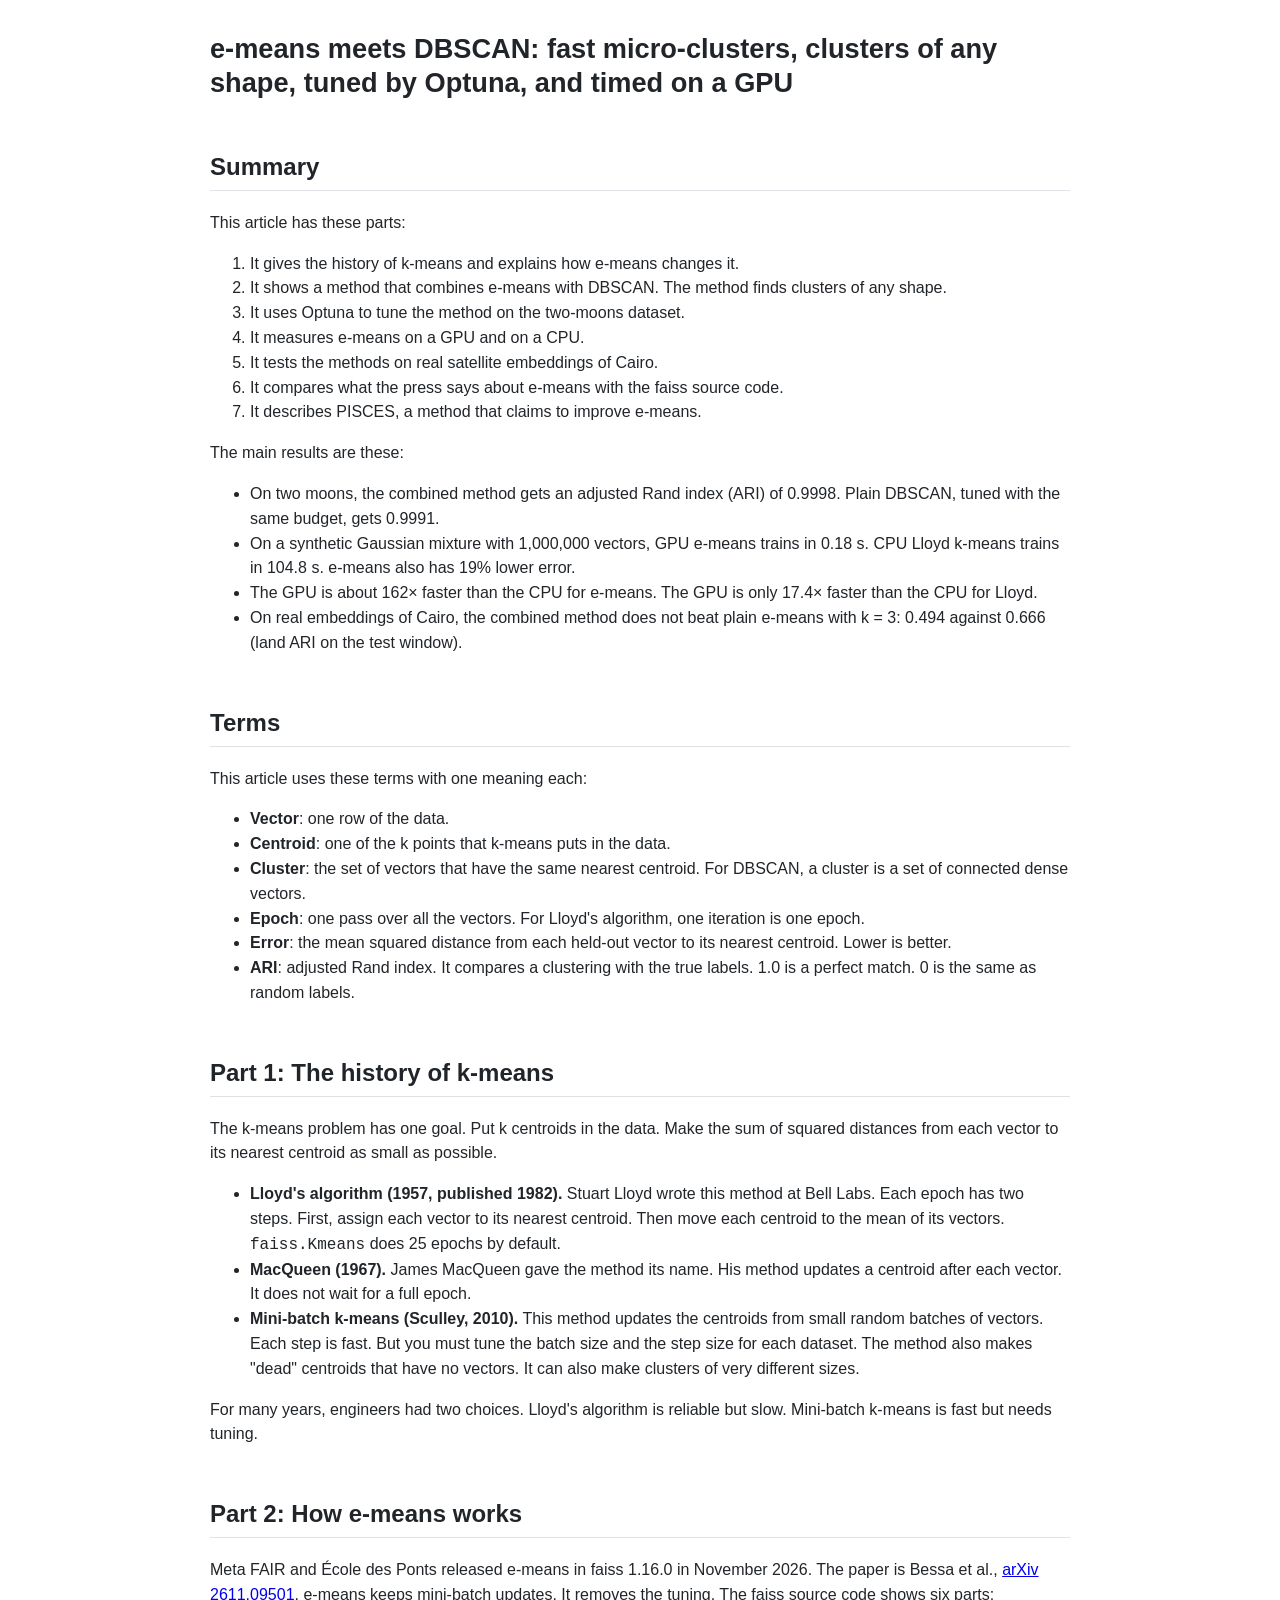
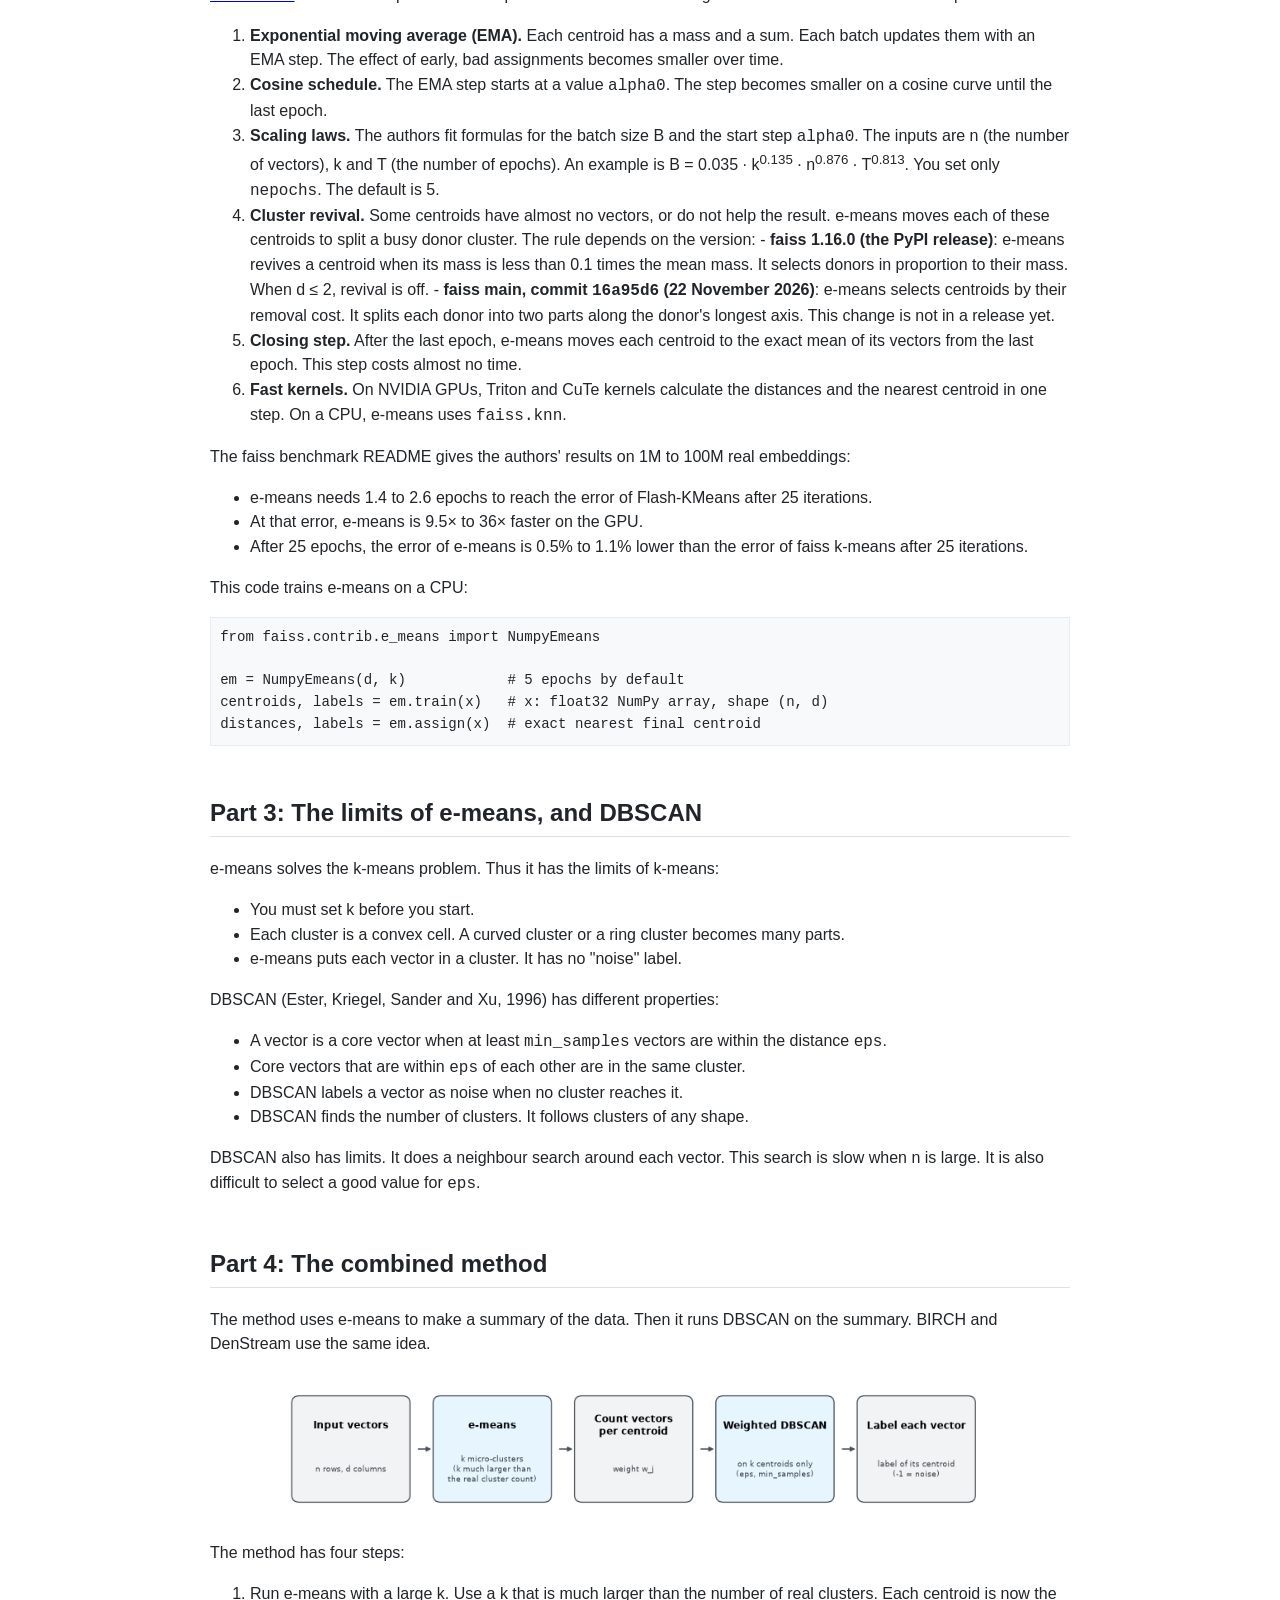
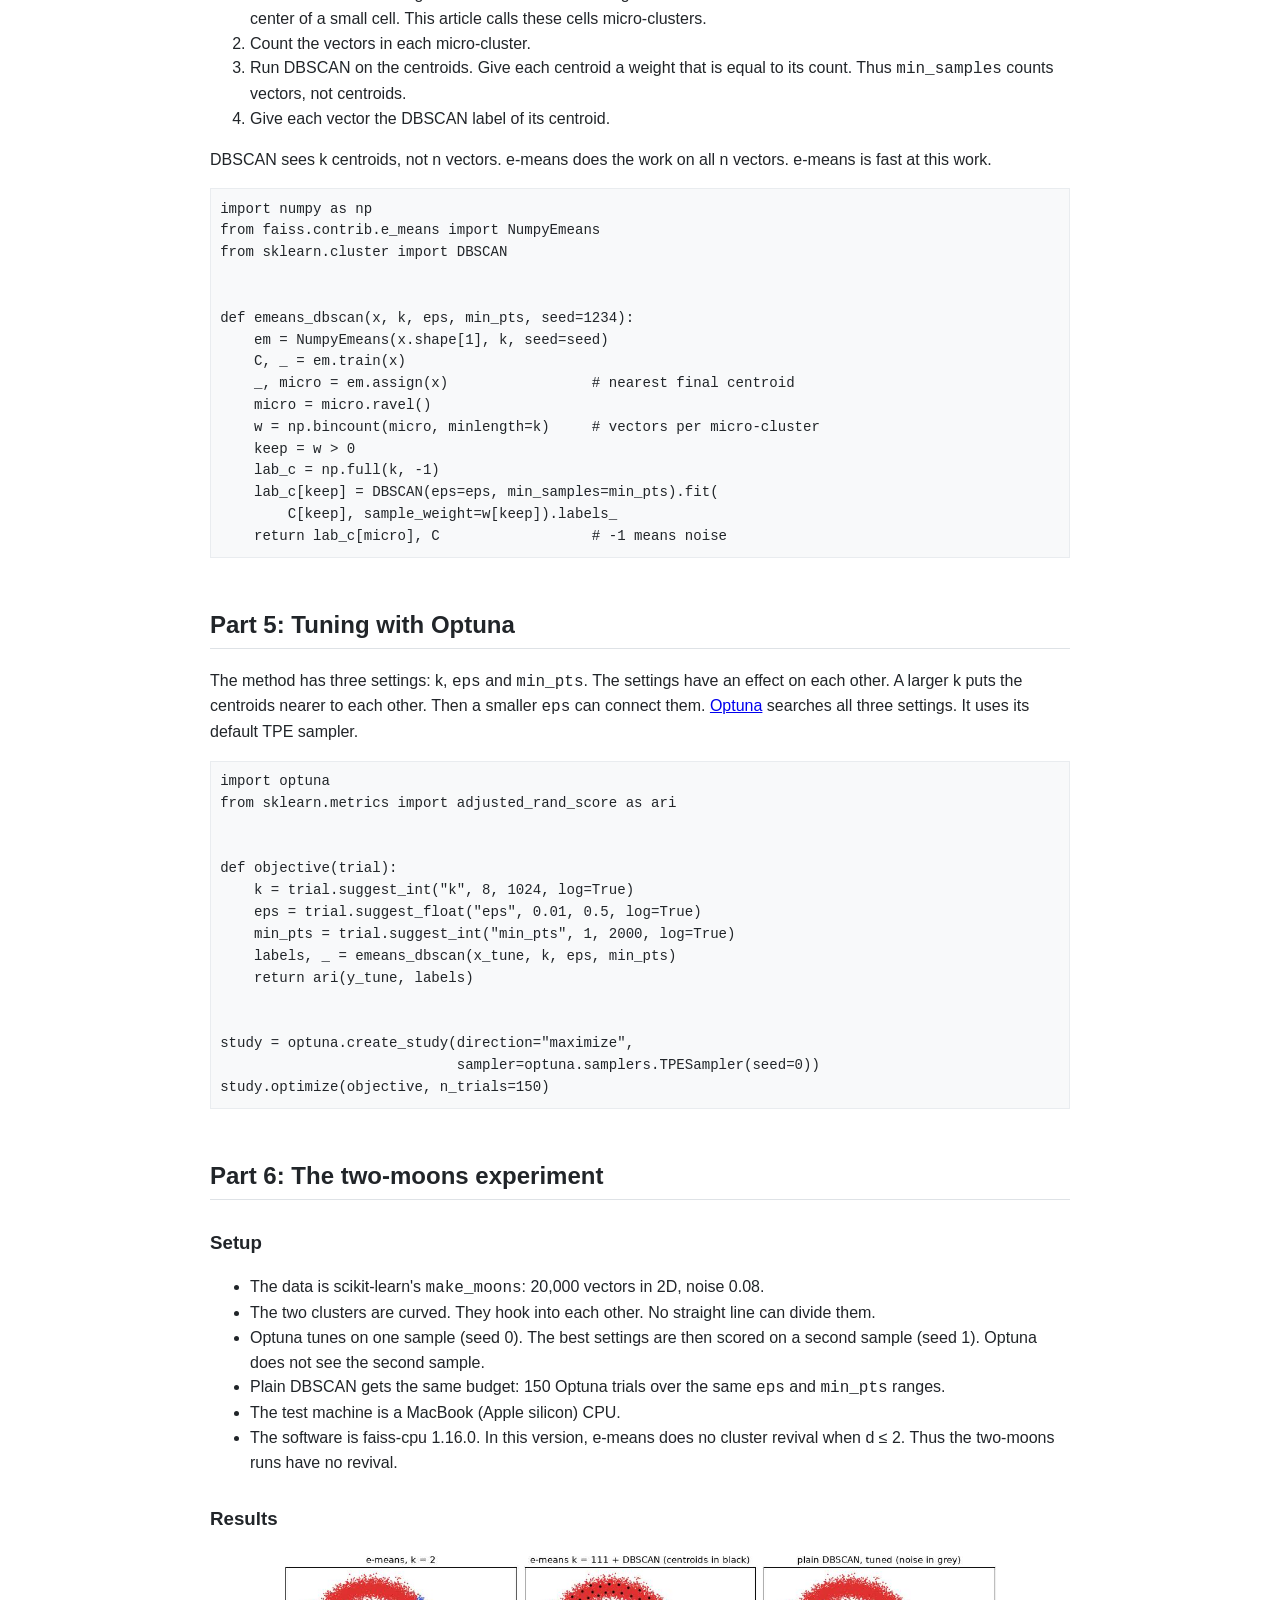
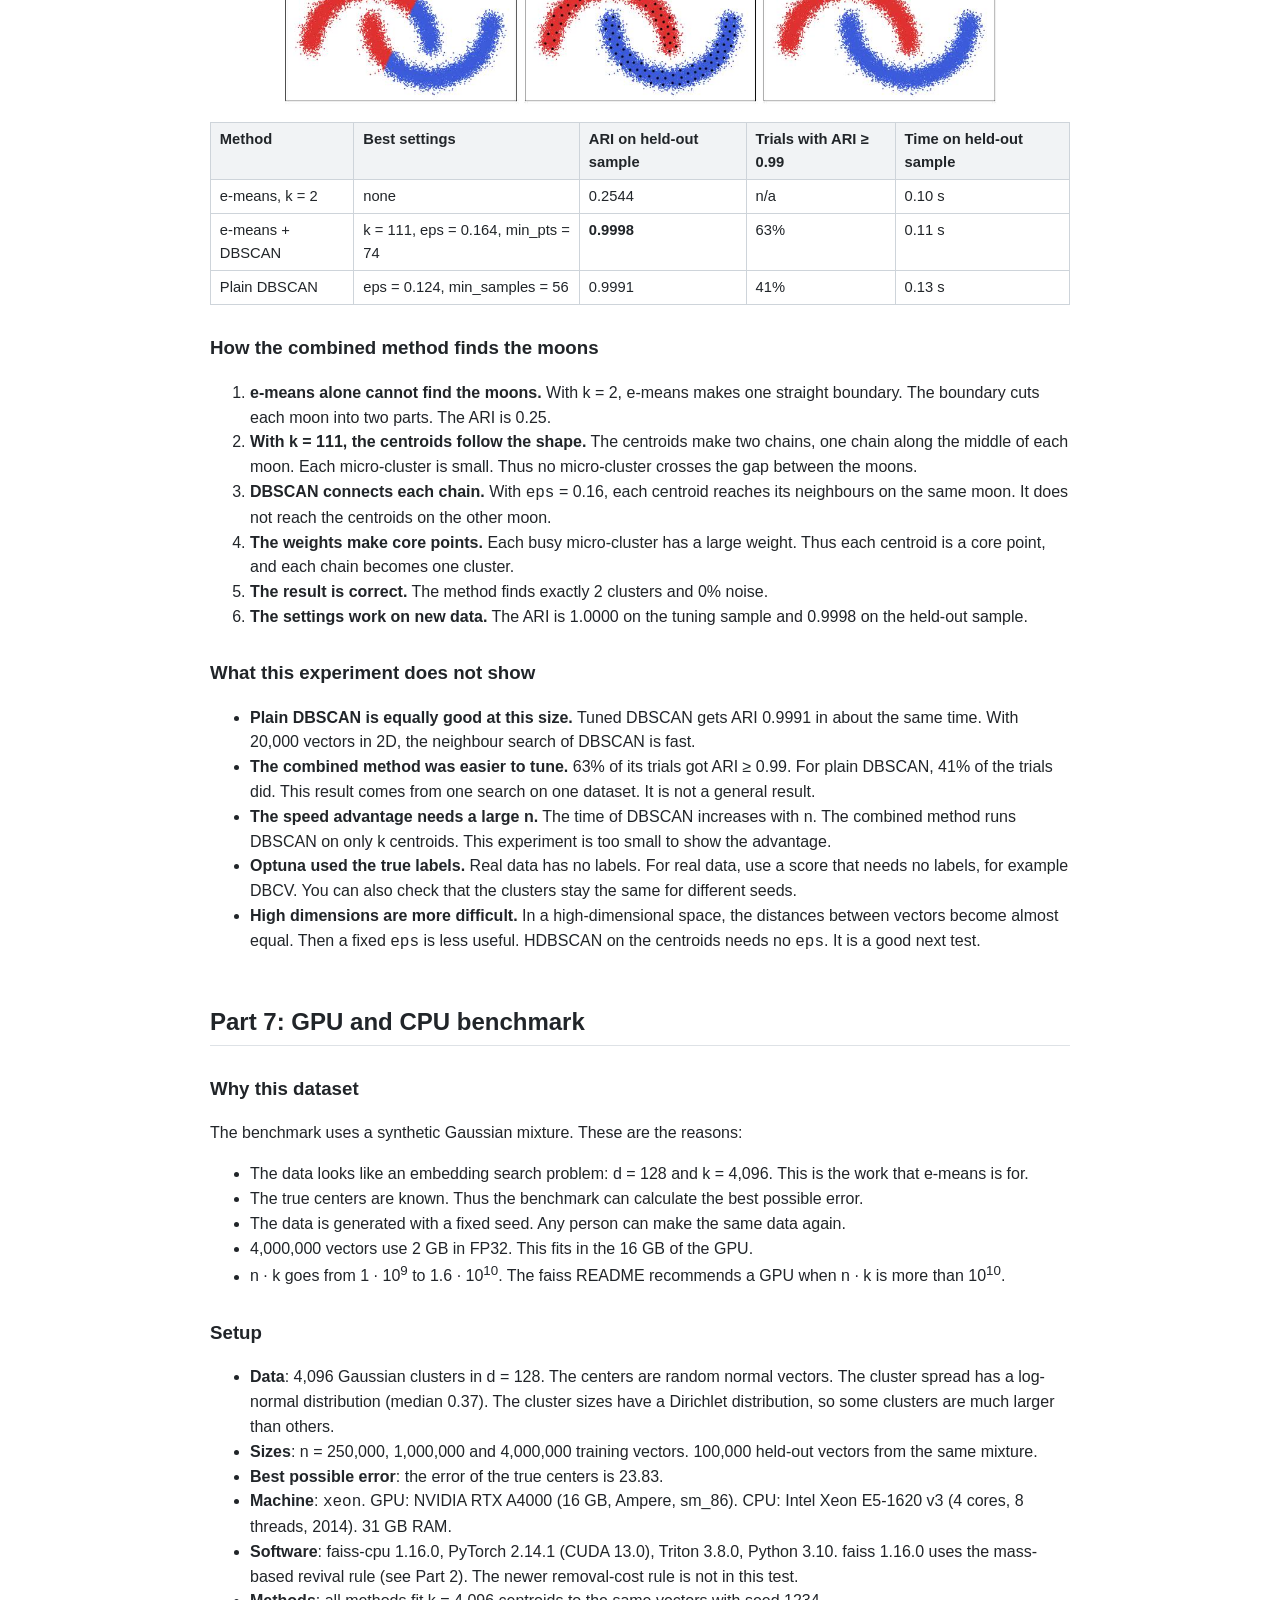
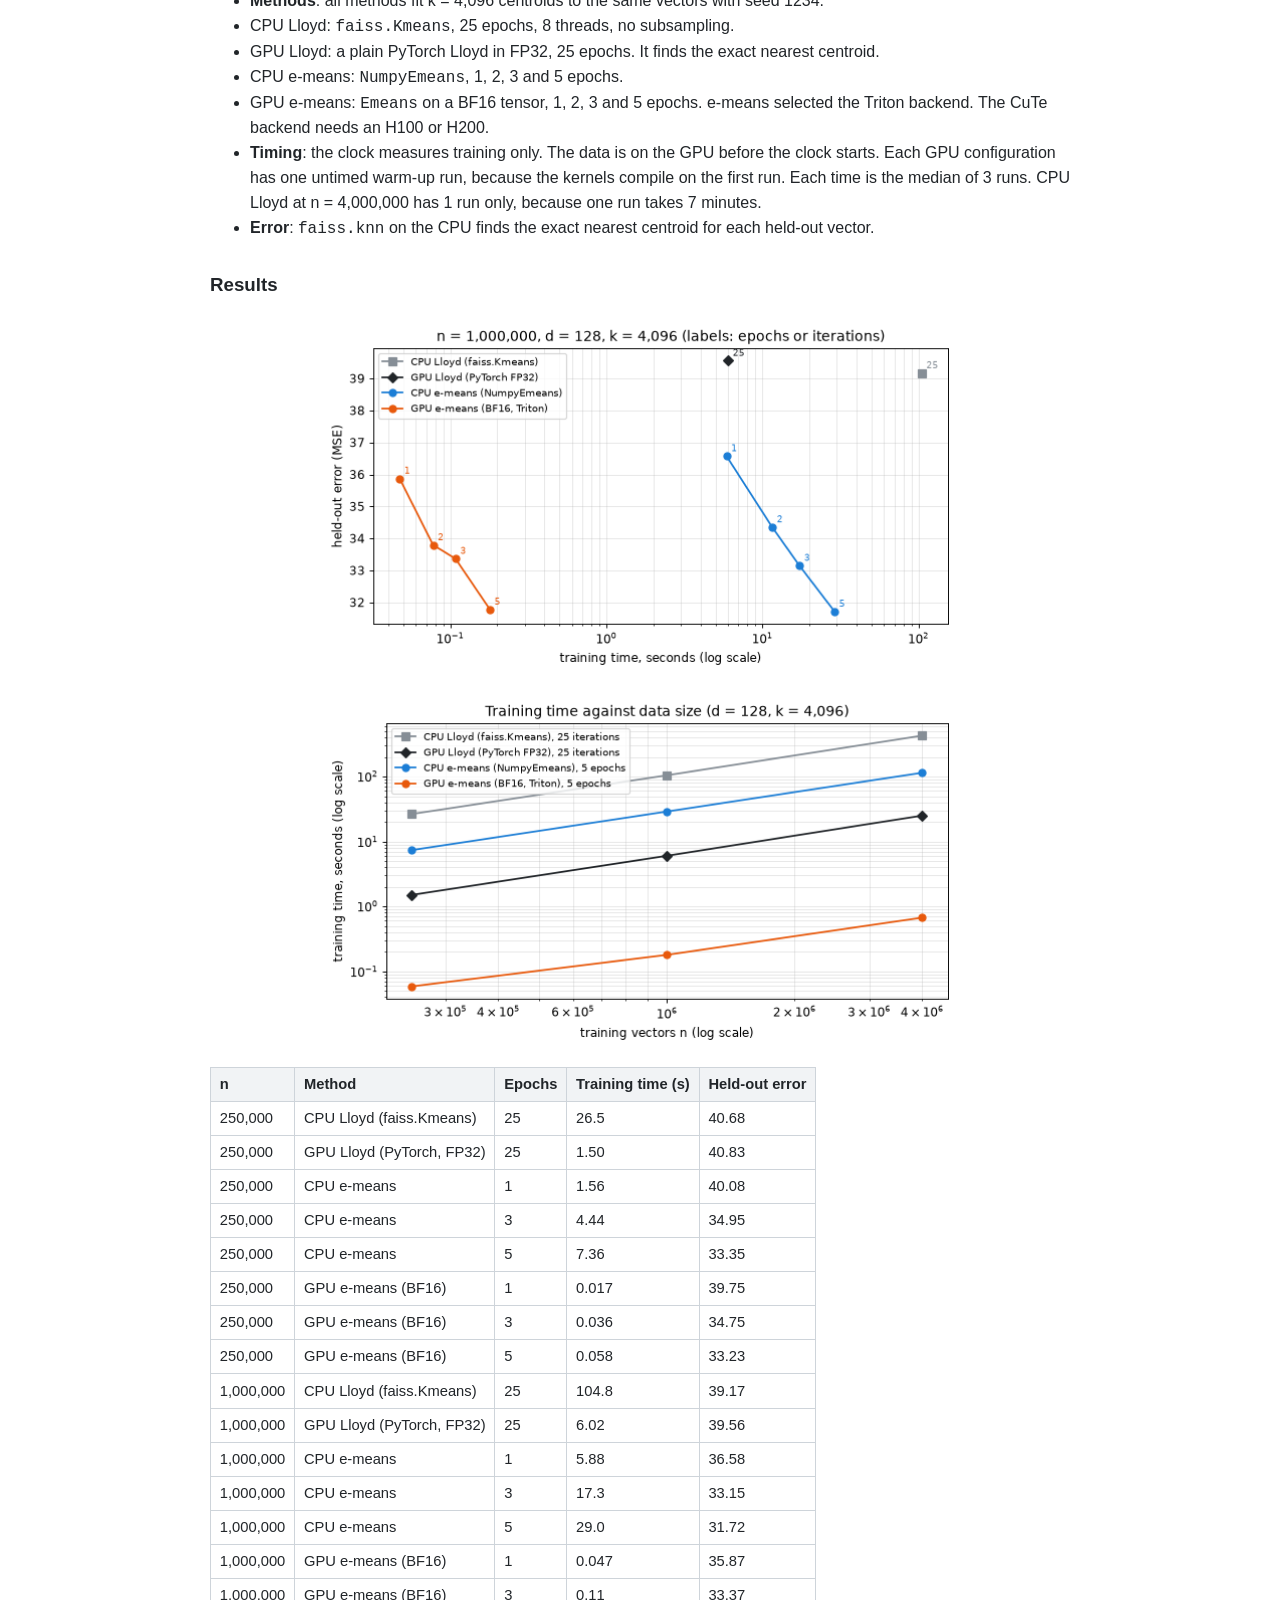
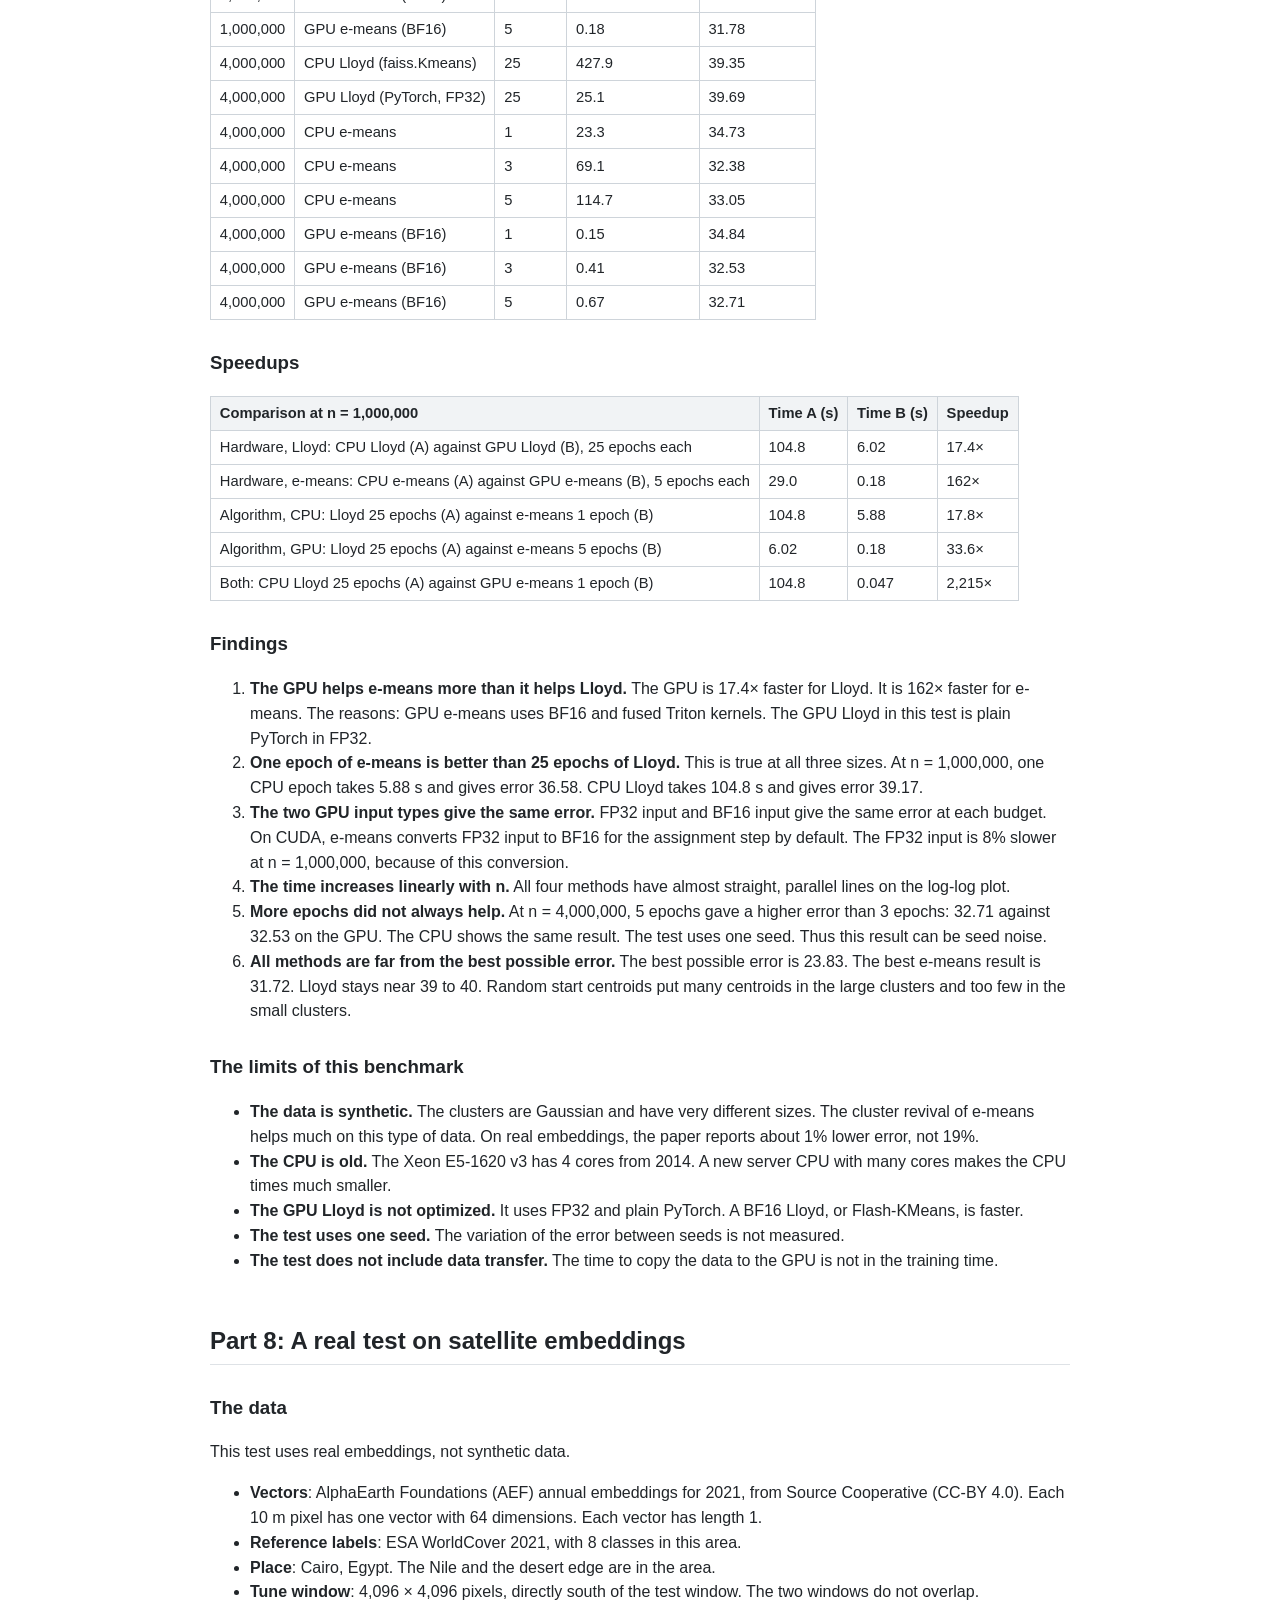
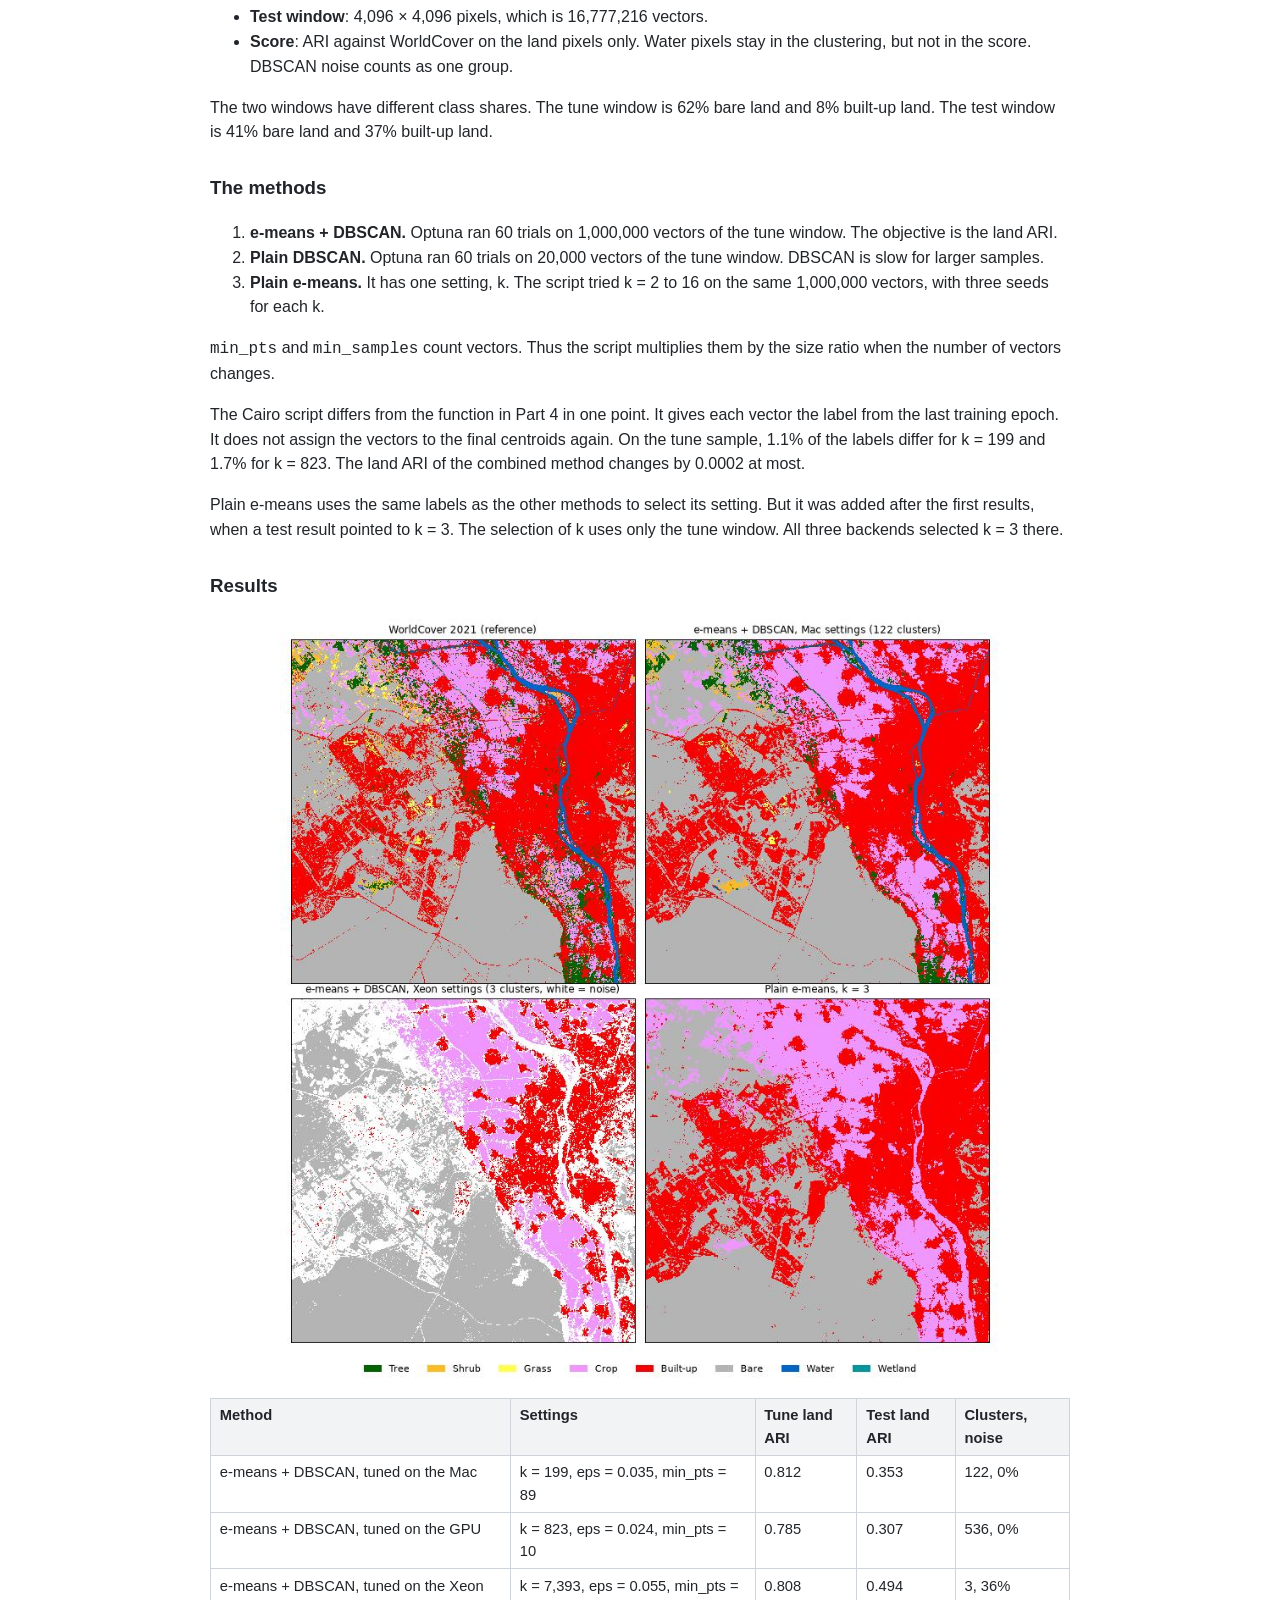
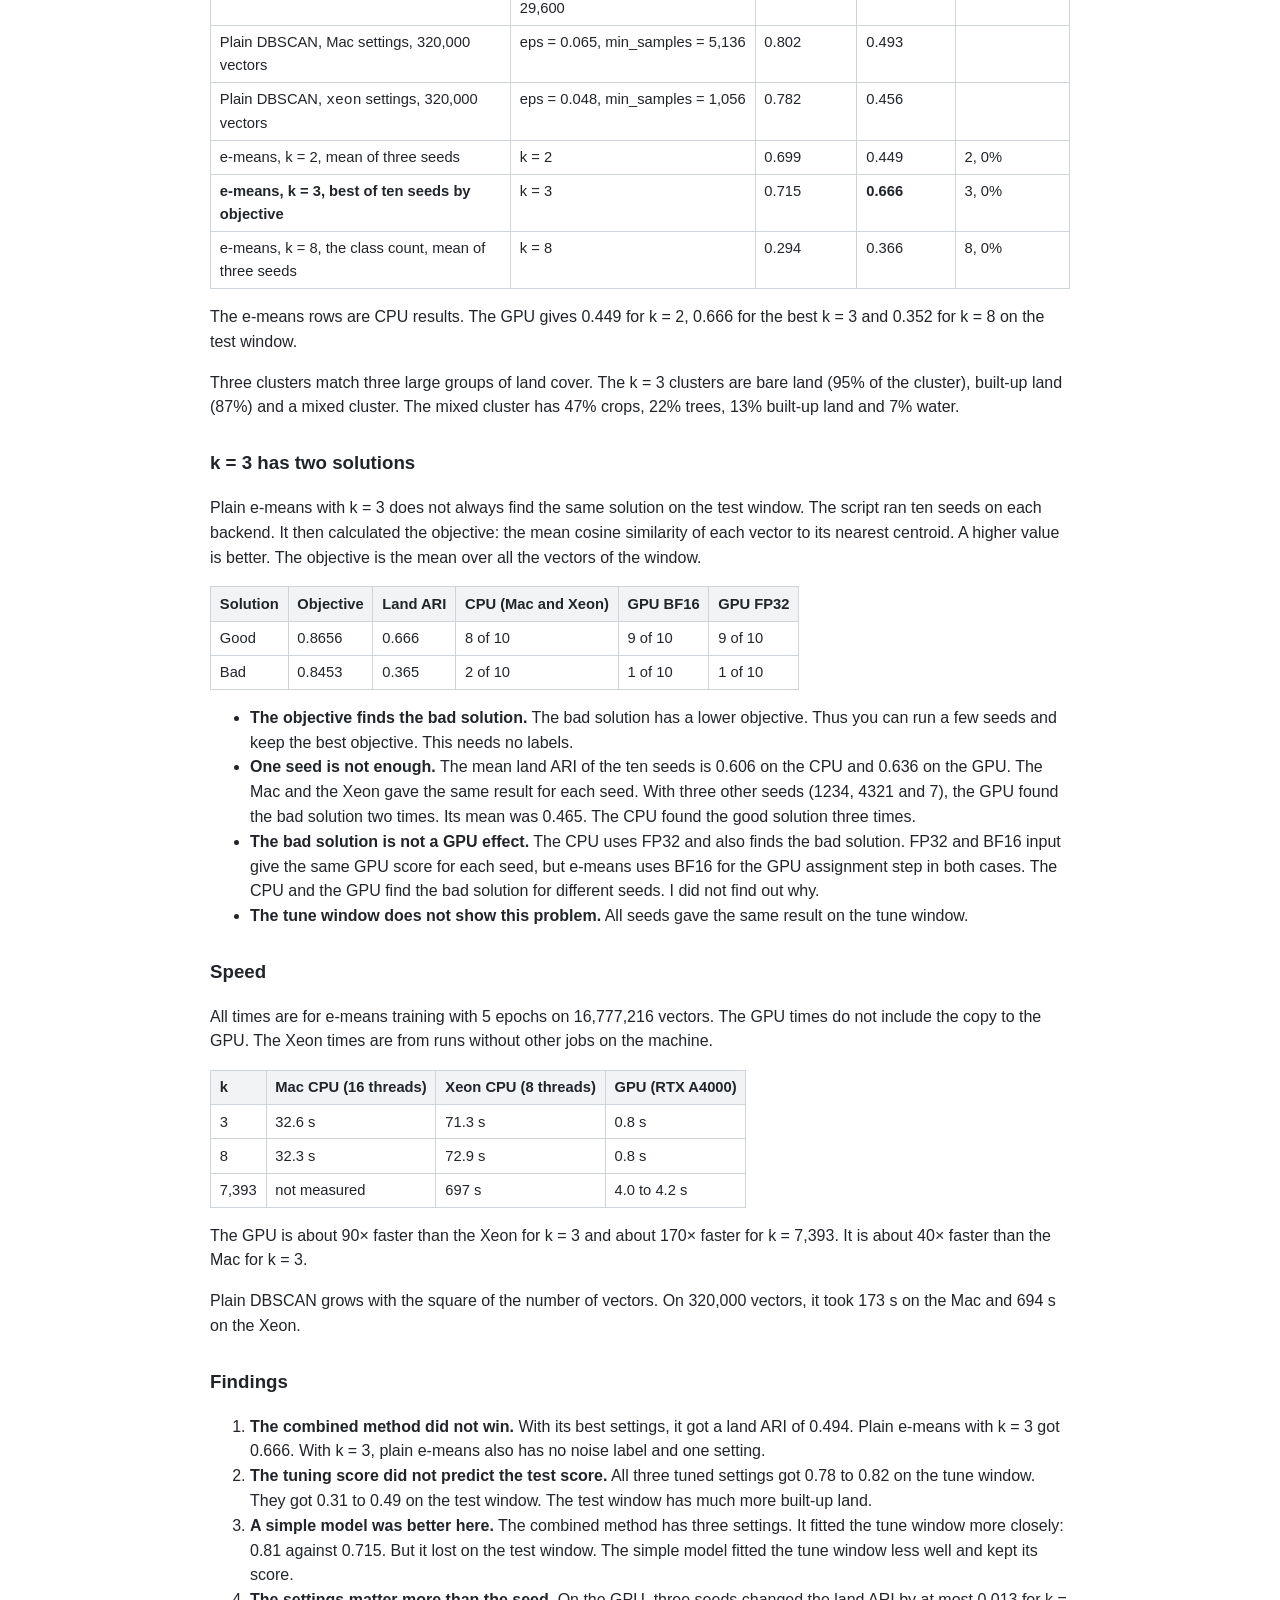
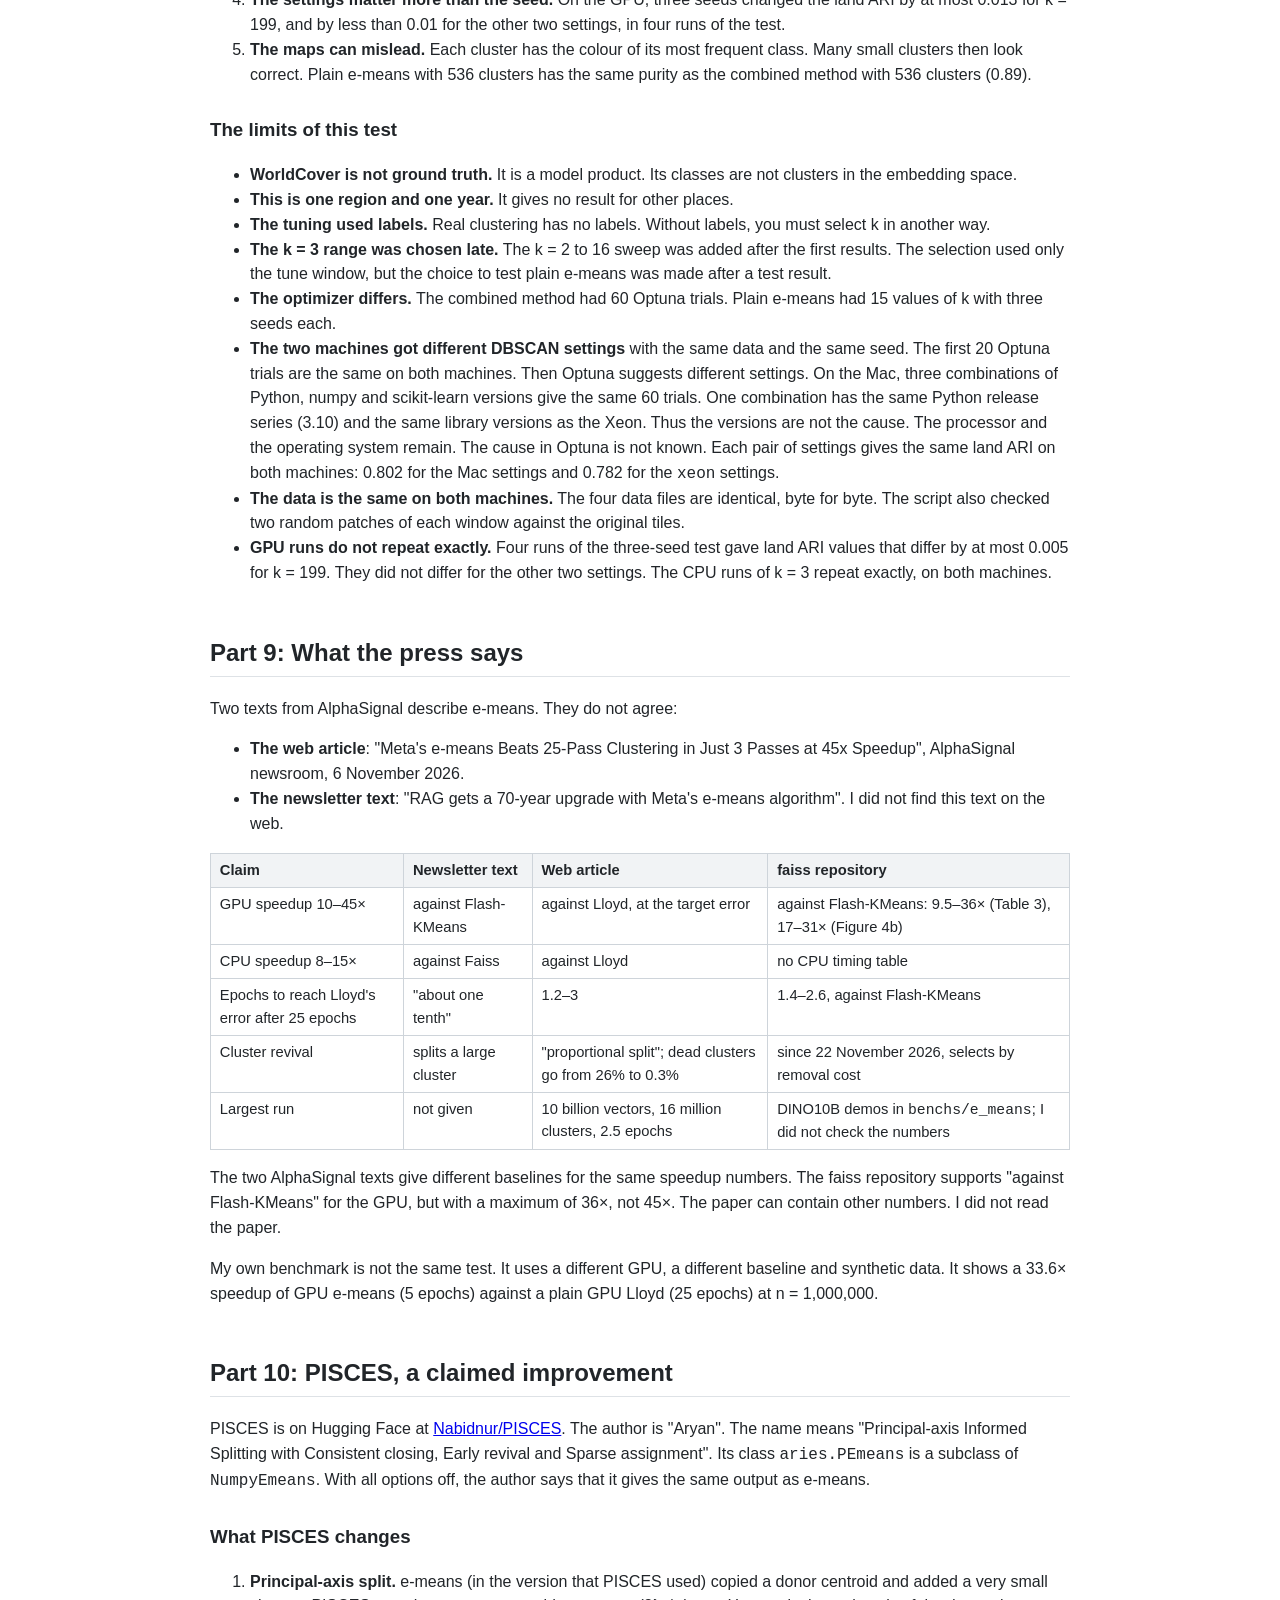
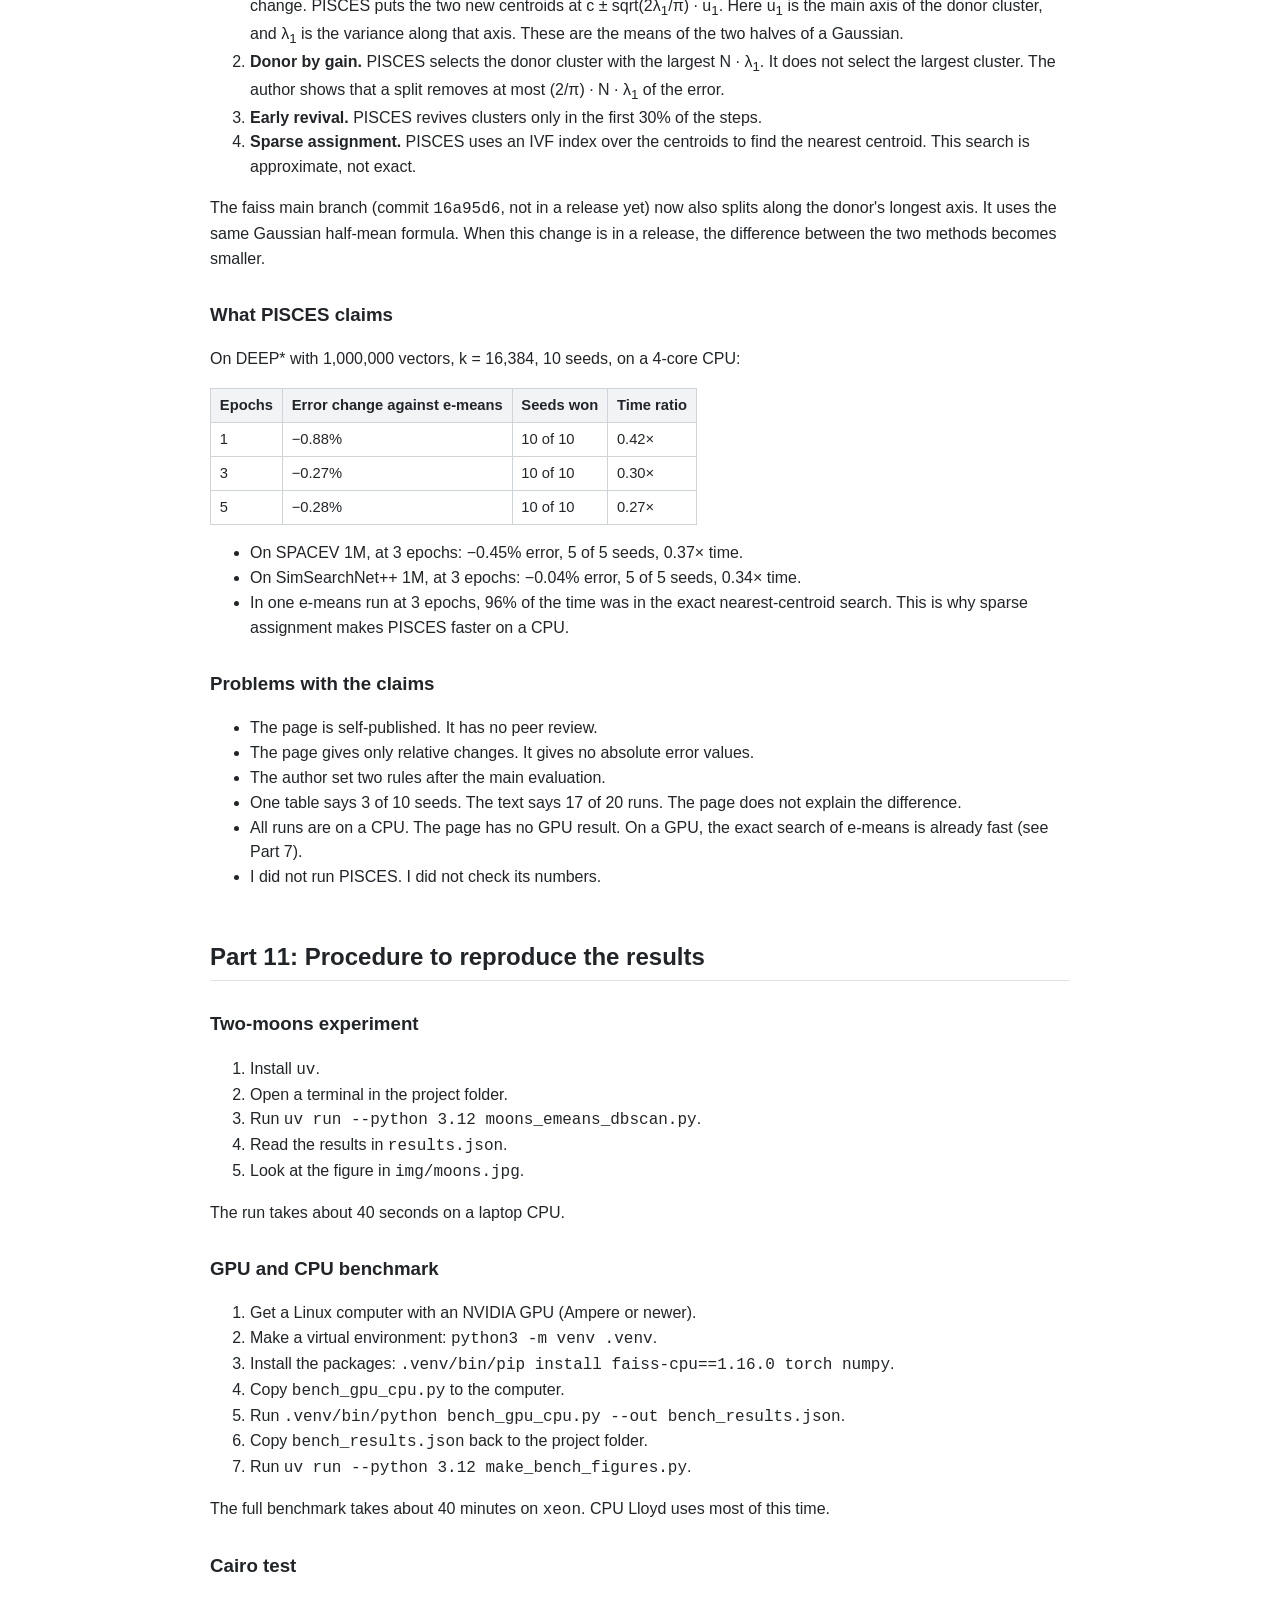
==== commit c1ac3ebd: "Add Cairo results and the explorer to the article and README Co-Authored-By: Claude Opus 5.5 <norepl" ====
--- a/blog-post.html
+++ b/blog-post.html
@@ -16,12 +16,13 @@
 <article>
 <h1>e-means meets DBSCAN: fast micro-clusters, clusters of any shape, tuned by Optuna, and timed on a GPU</h1>
 <h2>Summary</h2>
-<p>This article has six parts:</p>
+<p>This article has these parts:</p>
 <ol>
 <li>It gives the history of k-means and explains how e-means changes it.</li>
 <li>It shows a method that combines e-means with DBSCAN. The method finds clusters of any shape.</li>
 <li>It uses Optuna to tune the method on the two-moons dataset.</li>
 <li>It measures e-means on a GPU and on a CPU.</li>
+<li>It tests the methods on real satellite embeddings of Cairo.</li>
 <li>It compares what the press says about e-means with the faiss source code.</li>
 <li>It describes PISCES, a method that claims to improve e-means.</li>
 </ol>
@@ -30,6 +31,7 @@
 <li>On two moons, the combined method gets an adjusted Rand index (ARI) of 0.9998. Plain DBSCAN, tuned with the same budget, gets 0.9991.</li>
 <li>On a synthetic Gaussian mixture with 1,000,000 vectors, GPU e-means trains in 0.18 s. CPU Lloyd k-means trains in 104.8 s. e-means also has 19% lower error.</li>
 <li>The GPU is about 162× faster than the CPU for e-means. The GPU is only 17.4× faster than the CPU for Lloyd.</li>
+<li>On real embeddings of Cairo, the combined method does not beat plain e-means with k = 3: 0.494 against 0.666 (land ARI on the test window).</li>
 </ul>
 <h2>Terms</h2>
 <p>This article uses these terms with one meaning each:</p>
@@ -467,7 +469,192 @@
 <li><strong>The test uses one seed.</strong> The variation of the error between seeds is not measured.</li>
 <li><strong>The test does not include data transfer.</strong> The time to copy the data to the GPU is not in the training time.</li>
 </ul>
-<h2>Part 8: What the press says</h2>
+<h2>Part 8: A real test on satellite embeddings</h2>
+<h3>The data</h3>
+<p>This test uses real embeddings, not synthetic data.</p>
+<ul>
+<li><strong>Vectors</strong>: AlphaEarth Foundations (AEF) annual embeddings for 2021, from Source Cooperative (CC-BY 4.0). Each 10 m pixel has one vector with 64 dimensions. Each vector has length 1.</li>
+<li><strong>Reference labels</strong>: ESA WorldCover 2021, with 8 classes in this area.</li>
+<li><strong>Place</strong>: Cairo, Egypt. The Nile and the desert edge are in the area.</li>
+<li><strong>Tune window</strong>: 4,096 × 4,096 pixels, directly south of the test window. The two windows do not overlap.</li>
+<li><strong>Test window</strong>: 4,096 × 4,096 pixels, which is 16,777,216 vectors.</li>
+<li><strong>Score</strong>: ARI against WorldCover on the land pixels only. Water pixels stay in the clustering, but not in the score. DBSCAN noise counts as one group.</li>
+</ul>
+<p>The two windows have different class shares. The tune window is 62% bare land and 8% built-up land. The test window is 41% bare land and 37% built-up land.</p>
+<h3>The methods</h3>
+<ol>
+<li><strong>e-means + DBSCAN.</strong> Optuna ran 60 trials on 1,000,000 vectors of the tune window. The objective is the land ARI.</li>
+<li><strong>Plain DBSCAN.</strong> Optuna ran 60 trials on 20,000 vectors of the tune window. DBSCAN is slow for larger samples.</li>
+<li><strong>Plain e-means.</strong> It has one setting, k. The script tried k = 2 to 16 on the same 1,000,000 vectors, with three seeds for each k.</li>
+</ol>
+<p><code>min_pts</code> and <code>min_samples</code> count vectors. Thus the script multiplies them by the size ratio when the number of vectors changes.</p>
+<p>The Cairo script differs from the function in Part 4 in one point. It gives each vector the label from the last training epoch. It does not assign the vectors to the final centroids again. On the tune sample, 1.1% of the labels differ for k = 199 and 1.7% for k = 823. The land ARI of the combined method changes by 0.0002 at most.</p>
+<p>Plain e-means uses the same labels as the other methods to select its setting. But it was added after the first results, when a test result pointed to k = 3. The selection of k uses only the tune window. All three backends selected k = 3 there.</p>
+<h3>Results</h3>
+<p><img src="[data-uri]